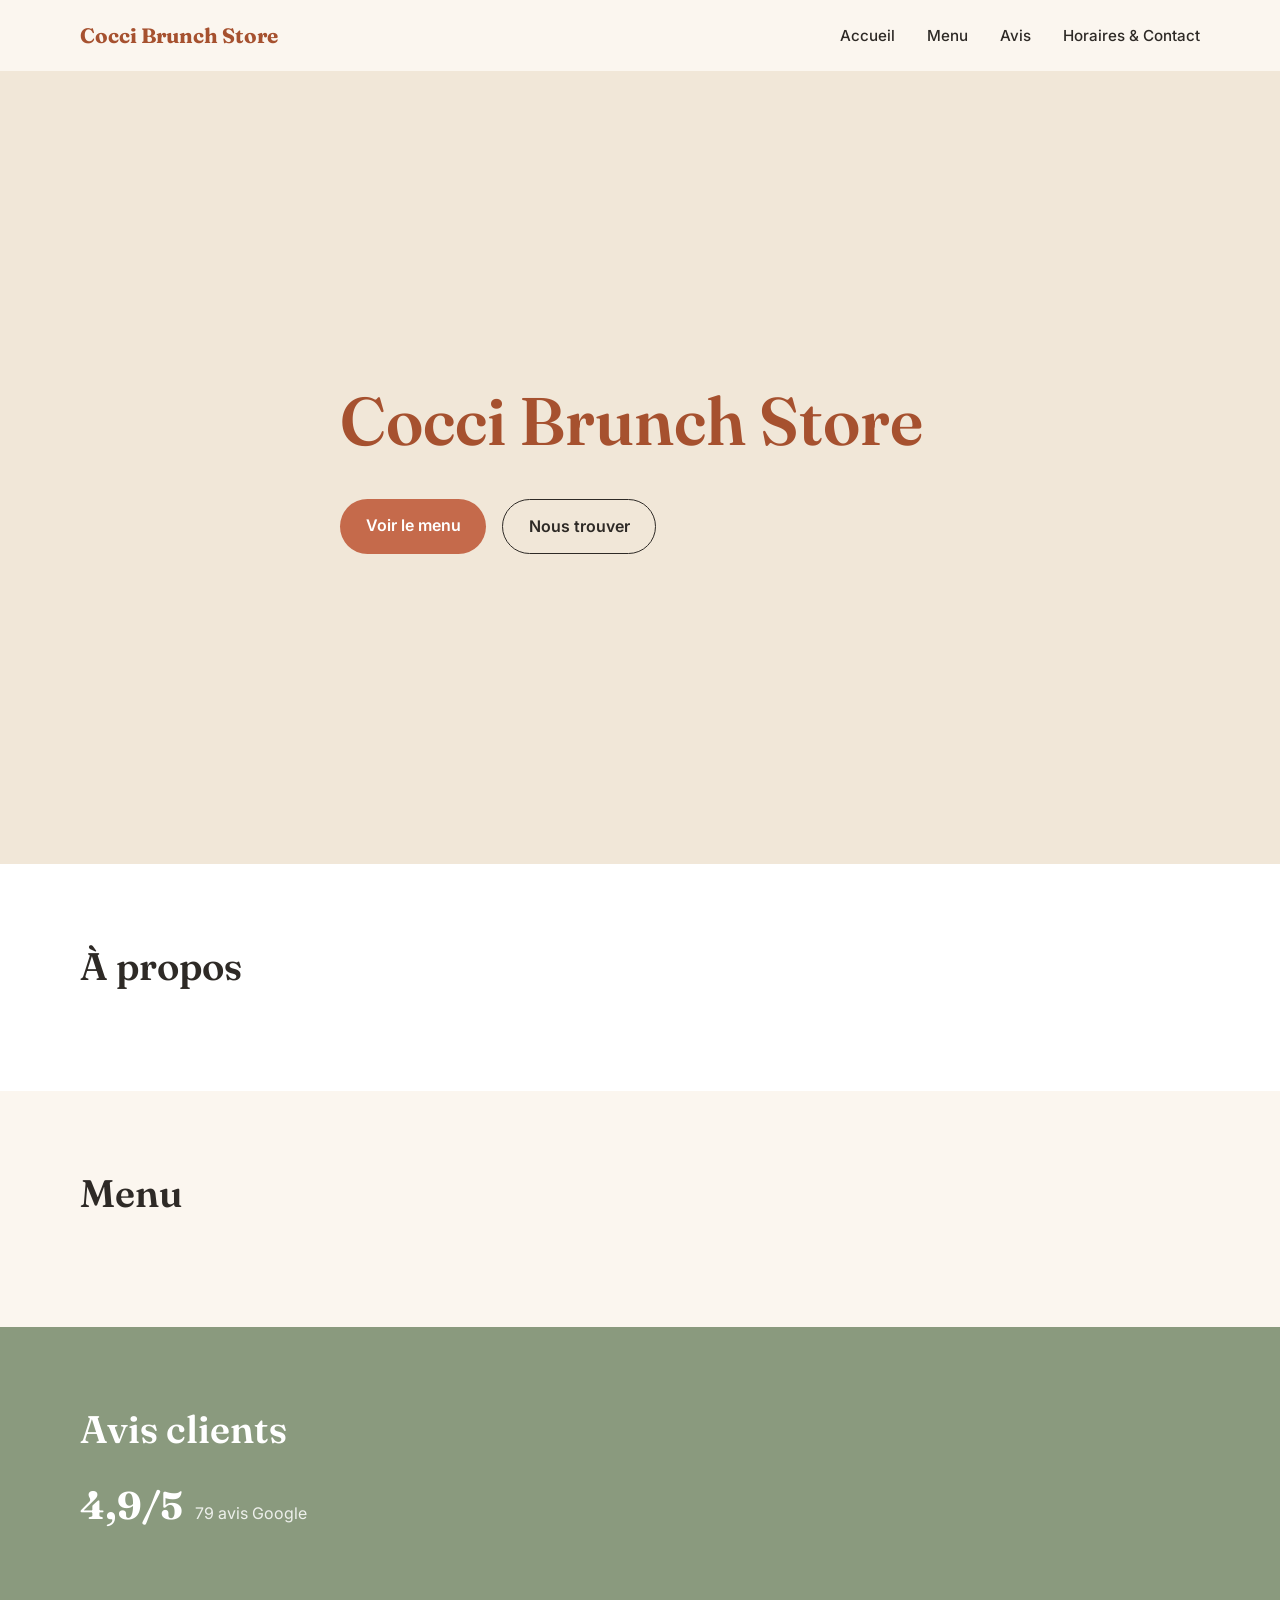
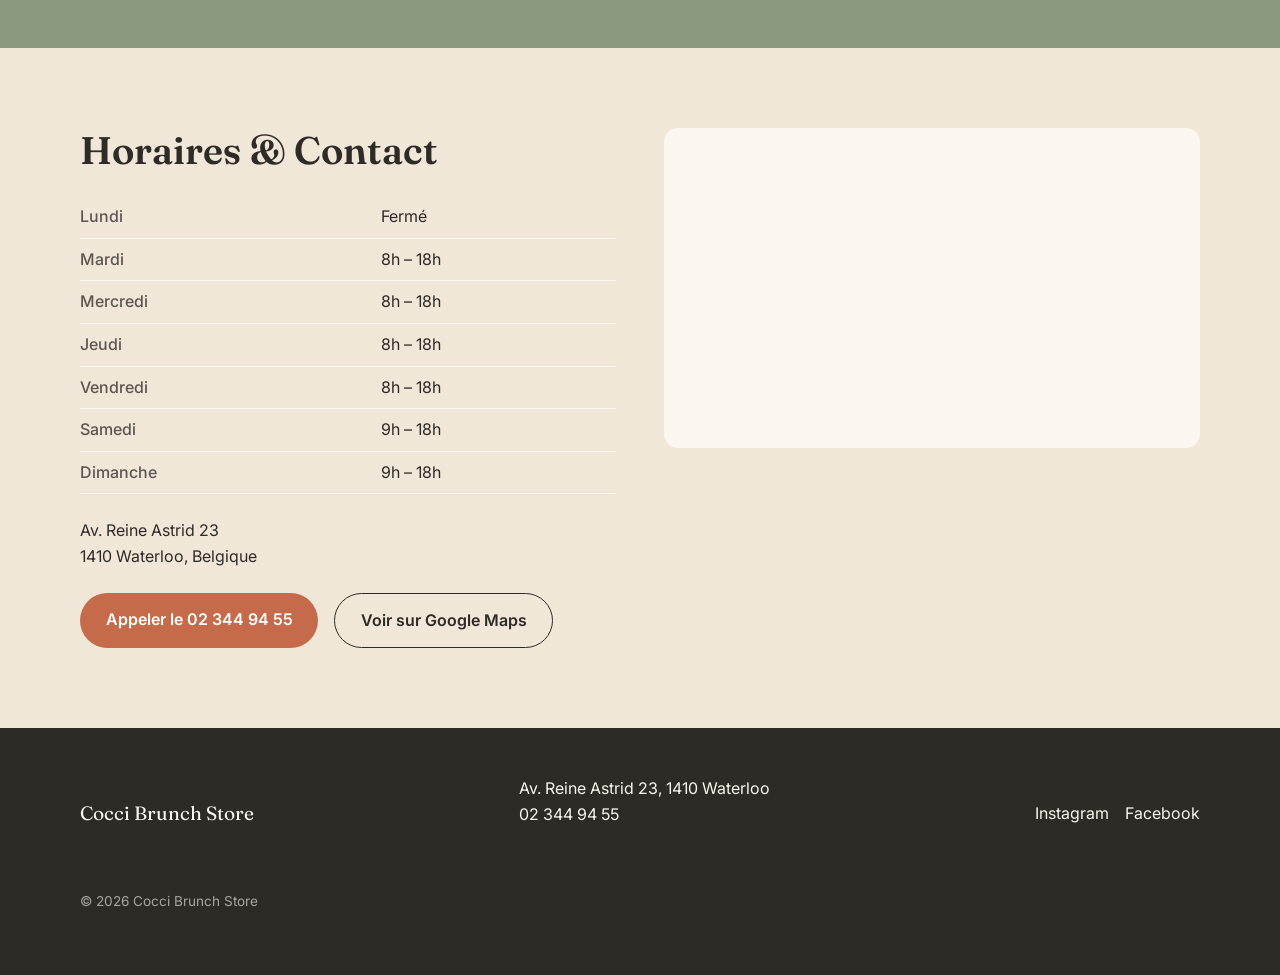
==== cocci-brunch-store/index.html @ 65796a90 "Ajoute le squelette technique du site Cocci Brunch Store Structure minimale dans cocci-brunch-store/" ====
<!DOCTYPE html>
<html lang="fr">
<head>
<meta charset="UTF-8">
<meta name="viewport" content="width=device-width, initial-scale=1.0">
<title>Cocci Brunch Store — Brunch &amp; Concept Store à Waterloo</title>
<meta name="description" content="Cocci Brunch Store, brunch restaurant et concept store à Waterloo. Av. Reine Astrid 23, 1410 Waterloo. Note Google 4,9/5 (79 avis).">

<!-- Open Graph -->
<meta property="og:title" content="Cocci Brunch Store — Brunch & Concept Store à Waterloo">
<meta property="og:description" content="Brunch restaurant et concept store à Waterloo. Av. Reine Astrid 23, 1410 Waterloo.">
<meta property="og:type" content="website">

<!-- Google Fonts : à ajuster une fois la direction artistique validée avec les photos -->
<link rel="preconnect" href="https://fonts.googleapis.com">
<link rel="preconnect" href="https://fonts.gstatic.com" crossorigin>
<link href="https://fonts.googleapis.com/css2?family=Fraunces:opsz,wght@9..144,500;9..144,600;9..144,700&family=Inter:wght@400;500;600;700&display=swap" rel="stylesheet">

<link rel="stylesheet" href="css/style.css">
</head>
<body>

<!-- ============ HEADER / NAVIGATION ============ -->
<header class="site-header" id="top">
  <div class="container header-inner">
    <a href="#top" class="logo">Cocci Brunch Store</a>

    <nav class="main-nav" id="main-nav">
      <ul>
        <li><a href="#accueil">Accueil</a></li>
        <li><a href="#menu">Menu</a></li>
        <li><a href="#avis">Avis</a></li>
        <li><a href="#contact">Horaires &amp; Contact</a></li>
      </ul>
    </nav>

    <button class="nav-toggle" id="nav-toggle" aria-label="Ouvrir le menu" aria-expanded="false" aria-controls="main-nav">
      <span></span><span></span><span></span>
    </button>
  </div>
</header>

<main>

  <!-- ============ HERO ============ -->
  <!-- Élément visuel principal en attente : animation Higgsfield ou média hero fourni par le client. -->
  <section class="hero" id="accueil">
    <div class="hero-media" id="hero-media">
      <!-- media hero (vidéo/image) à intégrer ici une fois disponible -->
    </div>
    <div class="container hero-content">
      <h1>Cocci Brunch Store</h1>
      <p class="hero-tagline"><!-- accroche courte à rédiger avec le contenu final --></p>
      <div class="hero-actions">
        <a href="#menu" class="btn btn-primary">Voir le menu</a>
        <a href="#contact" class="btn btn-secondary">Nous trouver</a>
      </div>
    </div>
  </section>

  <!-- ============ À PROPOS ============ -->
  <section class="about" id="apropos">
    <div class="container">
      <h2>À propos</h2>
      <div class="about-content">
        <!-- Texte de présentation chaleureux du concept store / brunch restaurant à rédiger -->
      </div>
    </div>
  </section>

  <!-- ============ MENU ============ -->
  <section class="menu" id="menu">
    <div class="container">
      <h2>Menu</h2>
      <!-- Catégories à définir selon les photos des plats reçues (ex : brunchs salés, sucré, boissons) -->
      <div class="menu-categories">
        <!-- <div class="menu-category">
          <h3>Catégorie</h3>
          <div class="menu-items"></div>
        </div> -->
      </div>
    </div>
  </section>

  <!-- ============ AVIS CLIENTS ============ -->
  <section class="reviews" id="avis">
    <div class="container">
      <h2>Avis clients</h2>
      <div class="reviews-rating">
        <span class="rating-score">4,9/5</span>
        <span class="rating-count">79 avis Google</span>
      </div>
      <div class="reviews-list">
        <!-- Témoignages fictifs neutres ou encart visuel à ajouter -->
      </div>
    </div>
  </section>

  <!-- ============ HORAIRES & CONTACT ============ -->
  <section class="contact" id="contact">
    <div class="container contact-grid">
      <div class="contact-info">
        <h2>Horaires &amp; Contact</h2>

        <table class="hours-table">
          <tbody>
            <tr><th>Lundi</th><td>Fermé</td></tr>
            <tr><th>Mardi</th><td>8h – 18h</td></tr>
            <tr><th>Mercredi</th><td>8h – 18h</td></tr>
            <tr><th>Jeudi</th><td>8h – 18h</td></tr>
            <tr><th>Vendredi</th><td>8h – 18h</td></tr>
            <tr><th>Samedi</th><td>9h – 18h</td></tr>
            <tr><th>Dimanche</th><td>9h – 18h</td></tr>
          </tbody>
        </table>

        <address>
          Av. Reine Astrid 23<br>
          1410 Waterloo, Belgique
        </address>

        <div class="contact-actions">
          <a href="tel:+3223449455" class="btn btn-primary">Appeler le 02 344 94 55</a>
          <a href="https://www.google.com/maps/search/?api=1&query=Av.+Reine+Astrid+23%2C+1410+Waterloo" target="_blank" rel="noopener" class="btn btn-secondary">Voir sur Google Maps</a>
        </div>
      </div>

      <div class="contact-map">
        <!-- Carte Google Maps (iframe) à intégrer -->
      </div>
    </div>
  </section>

</main>

<!-- ============ FOOTER ============ -->
<footer class="site-footer">
  <div class="container footer-inner">
    <div class="footer-brand">Cocci Brunch Store</div>
    <address>
      Av. Reine Astrid 23, 1410 Waterloo<br>
      <a href="tel:+3223449455">02 344 94 55</a>
    </address>
    <div class="footer-social">
      <!-- Liens réseaux sociaux à ajouter -->
      <a href="#" aria-label="Instagram">Instagram</a>
      <a href="#" aria-label="Facebook">Facebook</a>
    </div>
    <p class="footer-copy">&copy; 2026 Cocci Brunch Store</p>
  </div>
</footer>

<script src="js/main.js"></script>
</body>
</html>
---- cocci-brunch-store/css/style.css ----
/* ==========================================================================
   Cocci Brunch Store — squelette technique
   Palette et typographie provisoires, à ajuster une fois les photos reçues.
   ========================================================================== */

:root {
  /* Palette provisoire (crème / terracotta / vert sauge) */
  --color-cream: #FBF6EF;
  --color-cream-dark: #F1E7D8;
  --color-terracotta: #C56A4B;
  --color-terracotta-dark: #A6512F;
  --color-sage: #8A9A7E;
  --color-sage-dark: #6C7A5F;
  --color-ink: #2E2A26;
  --color-ink-soft: #5B5650;
  --color-white: #FFFFFF;

  --font-heading: 'Fraunces', serif;
  --font-body: 'Inter', sans-serif;

  --radius: 14px;
  --container-width: 1160px;
  --header-height: 72px;
}

/* ---------- Reset minimal ---------- */
* { box-sizing: border-box; }
html { scroll-behavior: smooth; }
body {
  margin: 0;
  font-family: var(--font-body);
  color: var(--color-ink);
  background: var(--color-cream);
  line-height: 1.6;
}
img { max-width: 100%; display: block; }
a { color: inherit; text-decoration: none; }
ul { list-style: none; margin: 0; padding: 0; }
h1, h2, h3 { font-family: var(--font-heading); font-weight: 600; line-height: 1.15; margin: 0 0 .6em; }
h2 { font-size: clamp(1.8rem, 3vw, 2.4rem); }
p { margin: 0 0 1em; }

.container {
  width: 100%;
  max-width: var(--container-width);
  margin: 0 auto;
  padding: 0 20px;
}

.btn {
  display: inline-block;
  padding: .85em 1.6em;
  border-radius: 999px;
  font-weight: 600;
  font-family: var(--font-body);
  transition: transform .15s ease, background .15s ease;
}
.btn:hover { transform: translateY(-2px); }
.btn-primary { background: var(--color-terracotta); color: var(--color-white); }
.btn-primary:hover { background: var(--color-terracotta-dark); }
.btn-secondary { background: transparent; border: 1.5px solid var(--color-ink); color: var(--color-ink); }
.btn-secondary:hover { background: var(--color-ink); color: var(--color-white); }

/* ---------- Header ---------- */
.site-header {
  position: sticky;
  top: 0;
  z-index: 100;
  background: rgba(251, 246, 239, 0.92);
  backdrop-filter: blur(6px);
  border-bottom: 1px solid var(--color-cream-dark);
  height: var(--header-height);
  display: flex;
  align-items: center;
}
.header-inner {
  display: flex;
  align-items: center;
  justify-content: space-between;
}
.logo {
  font-family: var(--font-heading);
  font-size: 1.3rem;
  font-weight: 700;
  color: var(--color-terracotta-dark);
}
.main-nav ul { display: flex; gap: 2rem; }
.main-nav a {
  font-weight: 500;
  font-size: .95rem;
}
.main-nav a:hover { color: var(--color-terracotta-dark); }

.nav-toggle {
  display: none;
  flex-direction: column;
  justify-content: center;
  gap: 5px;
  width: 36px;
  height: 36px;
  background: none;
  border: none;
  cursor: pointer;
}
.nav-toggle span {
  display: block;
  height: 2px;
  background: var(--color-ink);
  border-radius: 2px;
}

/* ---------- Hero ---------- */
.hero {
  position: relative;
  min-height: 88vh;
  display: flex;
  align-items: center;
  overflow: hidden;
  background: var(--color-cream-dark);
}
.hero-media {
  position: absolute;
  inset: 0;
  z-index: 0;
  /* Recevra la vidéo/image hero (animation Higgsfield ou média fourni) */
}
.hero-content {
  position: relative;
  z-index: 1;
  max-width: 640px;
}
.hero h1 {
  font-size: clamp(2.6rem, 6vw, 4.2rem);
  color: var(--color-terracotta-dark);
}
.hero-tagline {
  font-size: 1.2rem;
  color: var(--color-ink-soft);
}
.hero-actions {
  display: flex;
  gap: 1rem;
  flex-wrap: wrap;
  margin-top: 1.5rem;
}

/* ---------- Sections génériques ---------- */
main > section {
  padding: 5rem 0;
}
.about { background: var(--color-white); }
.menu { background: var(--color-cream); }
.reviews { background: var(--color-sage); color: var(--color-white); }
.reviews h2 { color: var(--color-white); }
.contact { background: var(--color-cream-dark); }

/* ---------- Menu ---------- */
.menu-categories {
  display: grid;
  grid-template-columns: repeat(auto-fit, minmax(280px, 1fr));
  gap: 2.5rem;
  margin-top: 2rem;
}
.menu-category h3 {
  color: var(--color-terracotta-dark);
  border-bottom: 2px solid var(--color-terracotta);
  padding-bottom: .4rem;
  margin-bottom: 1rem;
}
.menu-items {
  display: grid;
  gap: 1.2rem;
}

/* ---------- Avis ---------- */
.reviews-rating {
  display: flex;
  align-items: baseline;
  gap: .75rem;
  margin-bottom: 2rem;
}
.rating-score { font-family: var(--font-heading); font-size: 2.4rem; font-weight: 700; }
.rating-count { font-size: 1rem; opacity: .85; }
.reviews-list {
  display: grid;
  grid-template-columns: repeat(auto-fit, minmax(260px, 1fr));
  gap: 1.5rem;
}

/* ---------- Contact ---------- */
.contact-grid {
  display: grid;
  grid-template-columns: 1fr 1fr;
  gap: 3rem;
  align-items: start;
}
.hours-table {
  width: 100%;
  border-collapse: collapse;
  margin: 1.5rem 0;
}
.hours-table th, .hours-table td {
  text-align: left;
  padding: .5rem 0;
  border-bottom: 1px solid var(--color-cream);
}
.hours-table th { font-weight: 500; color: var(--color-ink-soft); }
address { font-style: normal; margin-bottom: 1.5rem; }
.contact-actions { display: flex; gap: 1rem; flex-wrap: wrap; }
.contact-map {
  min-height: 320px;
  background: var(--color-cream);
  border-radius: var(--radius);
  /* Recevra l'iframe Google Maps */
}

/* ---------- Footer ---------- */
.site-footer {
  background: var(--color-ink);
  color: var(--color-cream);
  padding: 3rem 0;
}
.footer-inner {
  display: flex;
  flex-wrap: wrap;
  justify-content: space-between;
  gap: 1.5rem;
  align-items: center;
}
.footer-brand { font-family: var(--font-heading); font-size: 1.2rem; }
.footer-social { display: flex; gap: 1rem; }
.footer-copy { width: 100%; opacity: .6; font-size: .85rem; margin-top: 1rem; }

/* ---------- Responsive ---------- */
@media (max-width: 860px) {
  .contact-grid { grid-template-columns: 1fr; }
}

@media (max-width: 720px) {
  .main-nav {
    position: fixed;
    top: var(--header-height);
    left: 0;
    right: 0;
    background: var(--color-cream);
    border-bottom: 1px solid var(--color-cream-dark);
    transform: translateY(-150%);
    transition: transform .25s ease;
  }
  .main-nav.is-open { transform: translateY(0); }
  .main-nav ul { flex-direction: column; padding: 1.5rem 20px; gap: 1.2rem; }
  .nav-toggle { display: flex; }
}
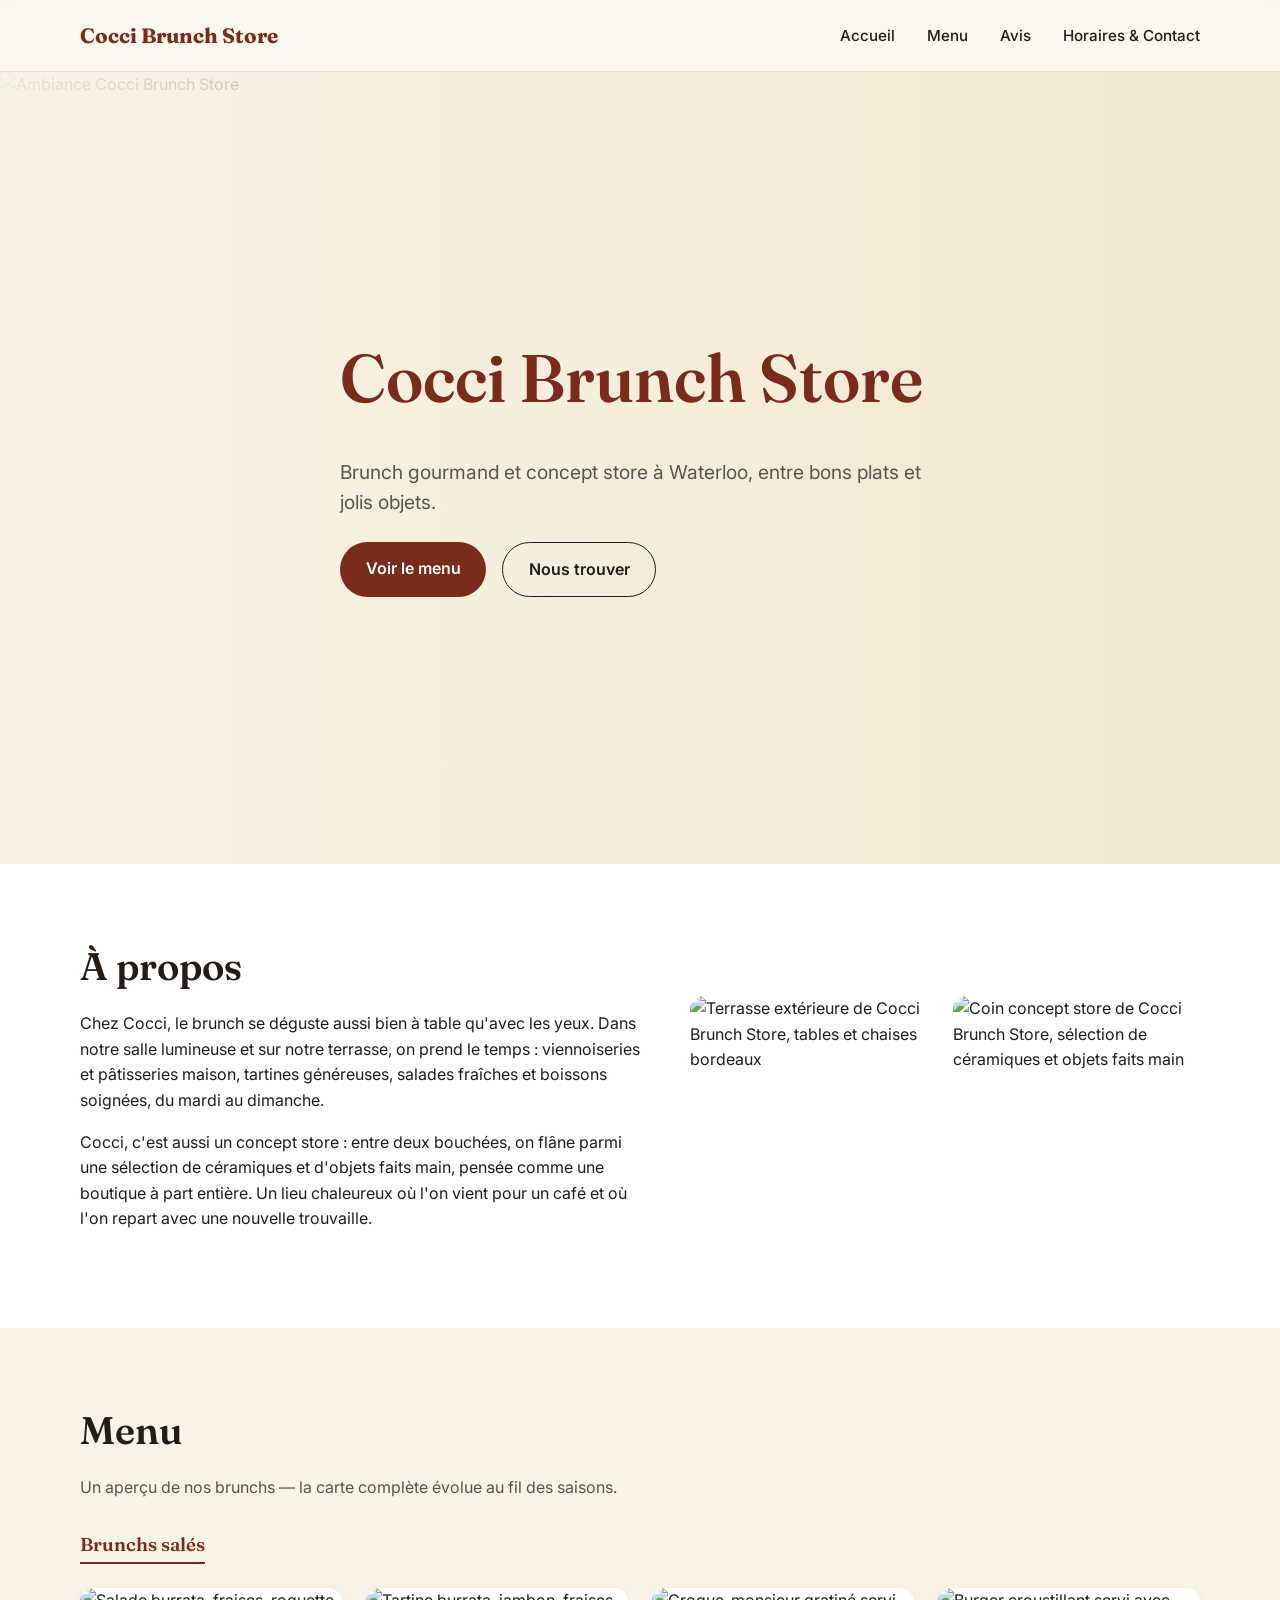
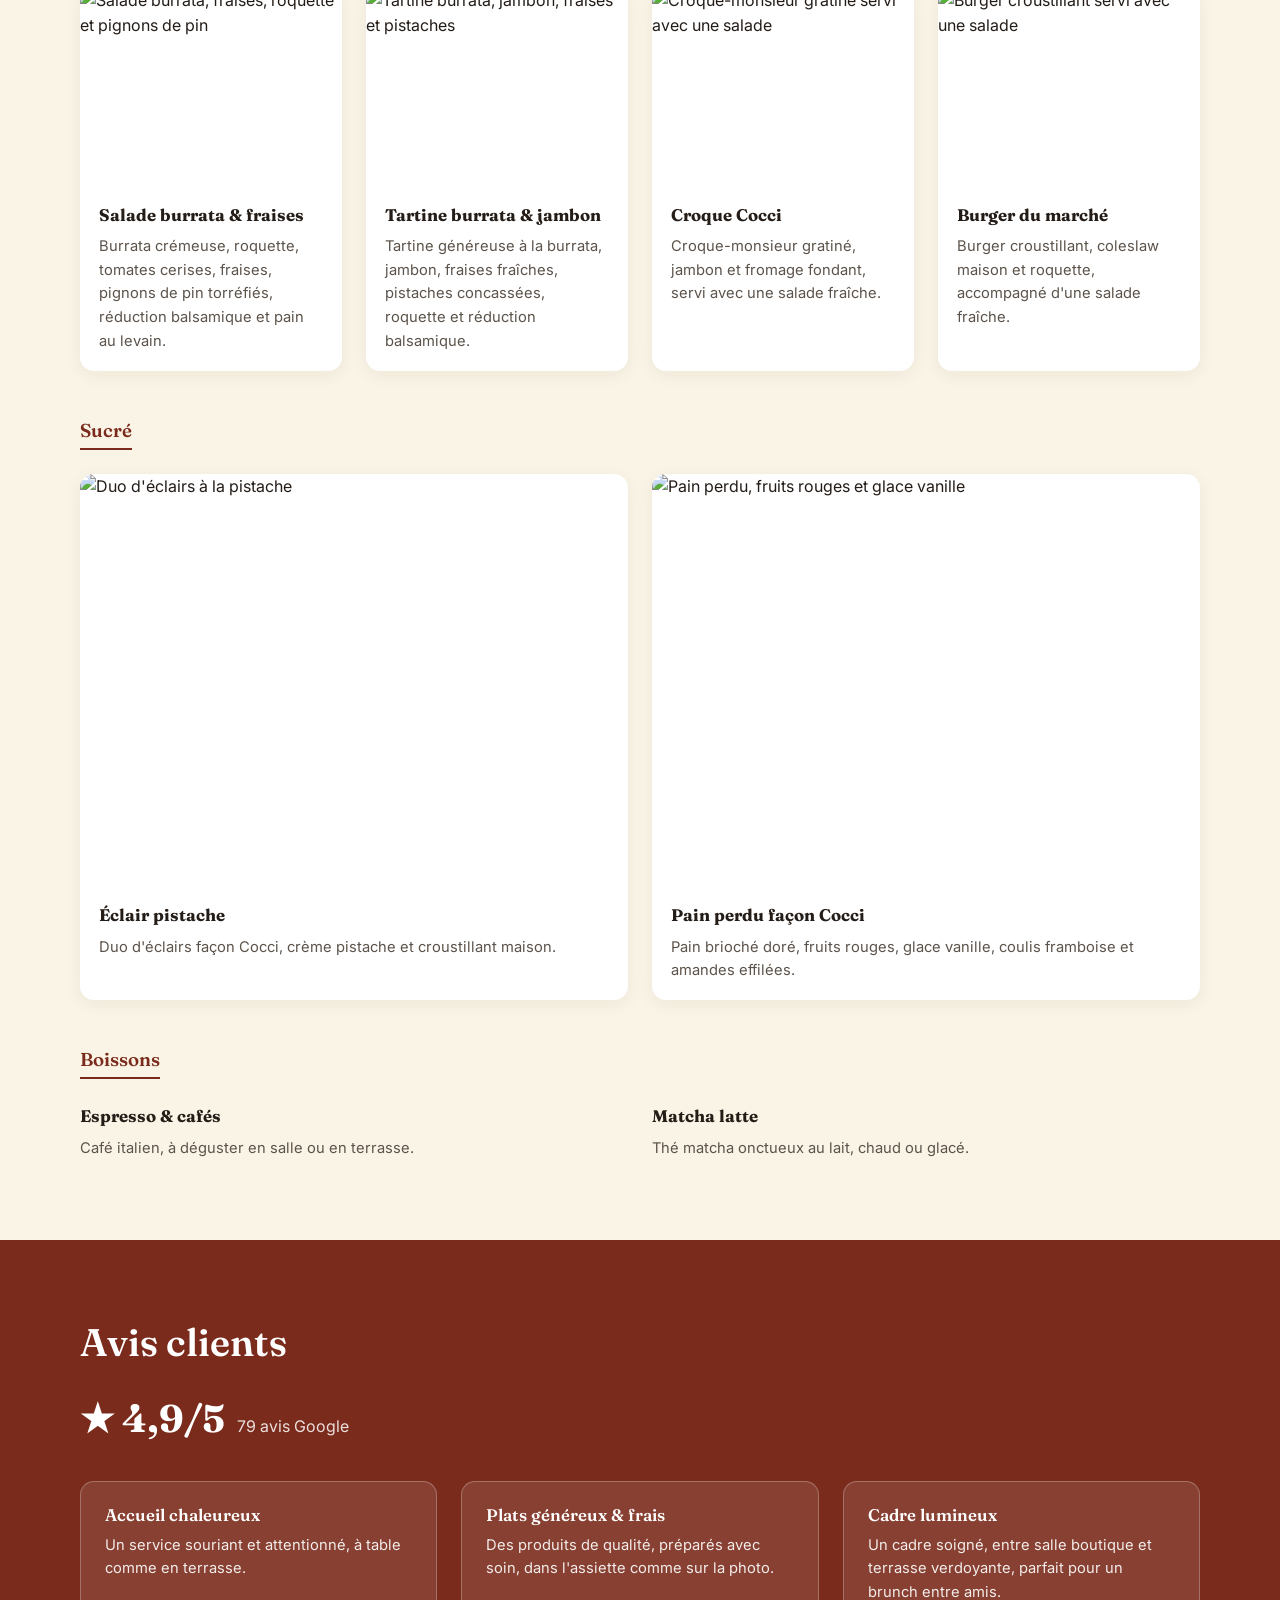
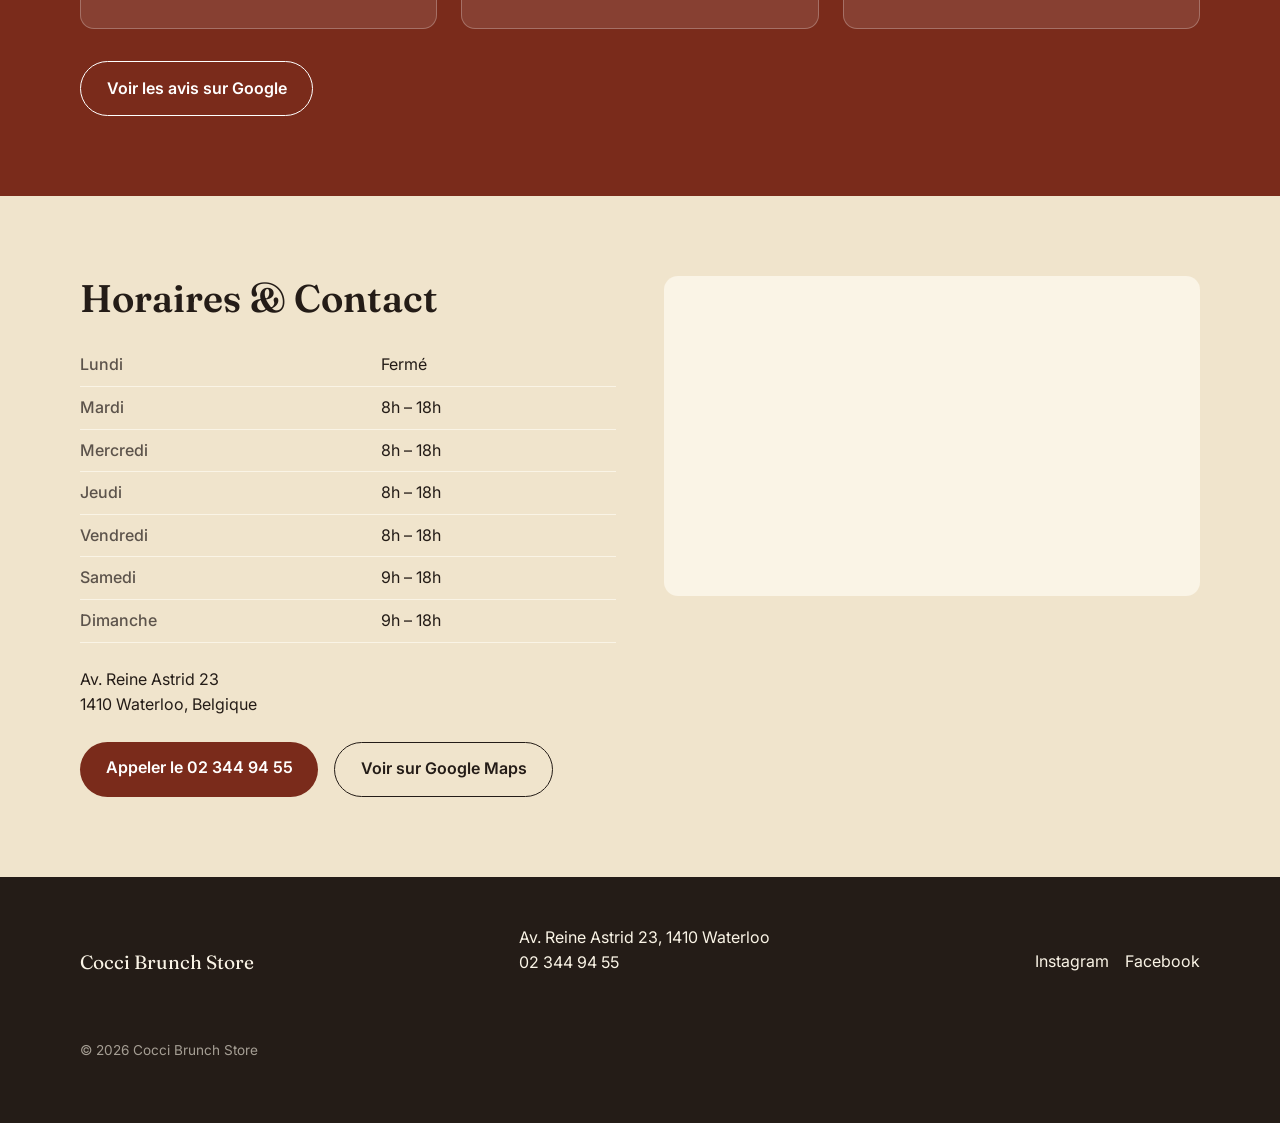
==== commit 2e1939fc: "Rédige le contenu réel du site à partir des photos reçues À propos, menu (brunchs salés, sucré, bois" ====
--- a/cocci-brunch-store/index.html
+++ b/cocci-brunch-store/index.html
@@ -34,7 +34,7 @@
       </ul>
     </nav>
 
-    <button class="nav-toggle" id="nav-toggle" aria-label="Ouvrir le menu" aria-expanded="false" aria-controls="main-nav">
+    <button type="button" class="nav-toggle" id="nav-toggle" aria-label="Ouvrir le menu" aria-expanded="false" aria-controls="main-nav">
       <span></span><span></span><span></span>
     </button>
   </div>
@@ -46,11 +46,11 @@
   <!-- Élément visuel principal en attente : animation Higgsfield ou média hero fourni par le client. -->
   <section class="hero" id="accueil">
     <div class="hero-media" id="hero-media">
-      <!-- media hero (vidéo/image) à intégrer ici une fois disponible -->
+      <img src="assets/images/hero/hero.jpg" alt="Ambiance Cocci Brunch Store" loading="eager">
     </div>
     <div class="container hero-content">
       <h1>Cocci Brunch Store</h1>
-      <p class="hero-tagline"><!-- accroche courte à rédiger avec le contenu final --></p>
+      <p class="hero-tagline">Brunch gourmand et concept store à Waterloo, entre bons plats et jolis objets.</p>
       <div class="hero-actions">
         <a href="#menu" class="btn btn-primary">Voir le menu</a>
         <a href="#contact" class="btn btn-secondary">Nous trouver</a>
@@ -60,10 +60,15 @@
 
   <!-- ============ À PROPOS ============ -->
   <section class="about" id="apropos">
-    <div class="container">
-      <h2>À propos</h2>
+    <div class="container about-grid">
       <div class="about-content">
-        <!-- Texte de présentation chaleureux du concept store / brunch restaurant à rédiger -->
+        <h2>À propos</h2>
+        <p>Chez Cocci, le brunch se déguste aussi bien à table qu'avec les yeux. Dans notre salle lumineuse et sur notre terrasse, on prend le temps : viennoiseries et pâtisseries maison, tartines généreuses, salades fraîches et boissons soignées, du mardi au dimanche.</p>
+        <p>Cocci, c'est aussi un concept store : entre deux bouchées, on flâne parmi une sélection de céramiques et d'objets faits main, pensée comme une boutique à part entière. Un lieu chaleureux où l'on vient pour un café et où l'on repart avec une nouvelle trouvaille.</p>
+      </div>
+      <div class="about-gallery">
+        <img src="assets/images/lieu/terrasse.jpg" alt="Terrasse extérieure de Cocci Brunch Store, tables et chaises bordeaux" loading="lazy">
+        <img src="assets/images/lieu/concept-store.jpg" alt="Coin concept store de Cocci Brunch Store, sélection de céramiques et objets faits main" loading="lazy">
       </div>
     </div>
   </section>
@@ -72,12 +77,82 @@
   <section class="menu" id="menu">
     <div class="container">
       <h2>Menu</h2>
-      <!-- Catégories à définir selon les photos des plats reçues (ex : brunchs salés, sucré, boissons) -->
+      <p class="menu-intro">Un aperçu de nos brunchs — la carte complète évolue au fil des saisons.</p>
+
       <div class="menu-categories">
-        <!-- <div class="menu-category">
-          <h3>Catégorie</h3>
-          <div class="menu-items"></div>
-        </div> -->
+
+        <div class="menu-category">
+          <h3>Brunchs salés</h3>
+          <div class="menu-items">
+            <div class="menu-item">
+              <img src="assets/images/menu/salade-burrata-fraises.jpg" alt="Salade burrata, fraises, roquette et pignons de pin" loading="lazy">
+              <div class="menu-item-text">
+                <h4>Salade burrata &amp; fraises</h4>
+                <p>Burrata crémeuse, roquette, tomates cerises, fraises, pignons de pin torréfiés, réduction balsamique et pain au levain.</p>
+              </div>
+            </div>
+            <div class="menu-item">
+              <img src="assets/images/menu/tartine-burrata-jambon.jpg" alt="Tartine burrata, jambon, fraises et pistaches" loading="lazy">
+              <div class="menu-item-text">
+                <h4>Tartine burrata &amp; jambon</h4>
+                <p>Tartine généreuse à la burrata, jambon, fraises fraîches, pistaches concassées, roquette et réduction balsamique.</p>
+              </div>
+            </div>
+            <div class="menu-item">
+              <img src="assets/images/menu/croque-cocci.jpg" alt="Croque-monsieur gratiné servi avec une salade" loading="lazy">
+              <div class="menu-item-text">
+                <h4>Croque Cocci</h4>
+                <p>Croque-monsieur gratiné, jambon et fromage fondant, servi avec une salade fraîche.</p>
+              </div>
+            </div>
+            <div class="menu-item">
+              <img src="assets/images/menu/burger.jpg" alt="Burger croustillant servi avec une salade" loading="lazy">
+              <div class="menu-item-text">
+                <h4>Burger du marché</h4>
+                <p>Burger croustillant, coleslaw maison et roquette, accompagné d'une salade fraîche.</p>
+              </div>
+            </div>
+          </div>
+        </div>
+
+        <div class="menu-category">
+          <h3>Sucré</h3>
+          <div class="menu-items">
+            <div class="menu-item">
+              <img src="assets/images/menu/eclair-pistache.jpg" alt="Duo d'éclairs à la pistache" loading="lazy">
+              <div class="menu-item-text">
+                <h4>Éclair pistache</h4>
+                <p>Duo d'éclairs façon Cocci, crème pistache et croustillant maison.</p>
+              </div>
+            </div>
+            <div class="menu-item">
+              <img src="assets/images/menu/pain-perdu.jpg" alt="Pain perdu, fruits rouges et glace vanille" loading="lazy">
+              <div class="menu-item-text">
+                <h4>Pain perdu façon Cocci</h4>
+                <p>Pain brioché doré, fruits rouges, glace vanille, coulis framboise et amandes effilées.</p>
+              </div>
+            </div>
+          </div>
+        </div>
+
+        <div class="menu-category">
+          <h3>Boissons</h3>
+          <div class="menu-items">
+            <div class="menu-item menu-item--compact">
+              <div class="menu-item-text">
+                <h4>Espresso &amp; cafés</h4>
+                <p>Café italien, à déguster en salle ou en terrasse.</p>
+              </div>
+            </div>
+            <div class="menu-item menu-item--compact">
+              <div class="menu-item-text">
+                <h4>Matcha latte</h4>
+                <p>Thé matcha onctueux au lait, chaud ou glacé.</p>
+              </div>
+            </div>
+          </div>
+        </div>
+
       </div>
     </div>
   </section>
@@ -87,12 +162,24 @@
     <div class="container">
       <h2>Avis clients</h2>
       <div class="reviews-rating">
-        <span class="rating-score">4,9/5</span>
+        <span class="rating-score">★ 4,9/5</span>
         <span class="rating-count">79 avis Google</span>
       </div>
       <div class="reviews-list">
-        <!-- Témoignages fictifs neutres ou encart visuel à ajouter -->
-      </div>
+        <div class="review-highlight">
+          <h3>Accueil chaleureux</h3>
+          <p>Un service souriant et attentionné, à table comme en terrasse.</p>
+        </div>
+        <div class="review-highlight">
+          <h3>Plats généreux &amp; frais</h3>
+          <p>Des produits de qualité, préparés avec soin, dans l'assiette comme sur la photo.</p>
+        </div>
+        <div class="review-highlight">
+          <h3>Cadre lumineux</h3>
+          <p>Un cadre soigné, entre salle boutique et terrasse verdoyante, parfait pour un brunch entre amis.</p>
+        </div>
+      </div>
+      <a href="https://www.google.com/maps/search/?api=1&query=Cocci+Brunch+Store+Waterloo" target="_blank" rel="noopener" class="btn btn-secondary reviews-cta">Voir les avis sur Google</a>
     </div>
   </section>
 
@@ -120,7 +207,7 @@
         </address>
 
         <div class="contact-actions">
-          <a href="tel:+3223449455" class="btn btn-primary">Appeler le 02 344 94 55</a>
+          <a href="tel:+3223449455" class="btn btn-primary">Appeler&nbsp;le&nbsp;02 344 94 55</a>
           <a href="https://www.google.com/maps/search/?api=1&query=Av.+Reine+Astrid+23%2C+1410+Waterloo" target="_blank" rel="noopener" class="btn btn-secondary">Voir sur Google Maps</a>
         </div>
       </div>
@@ -139,7 +226,7 @@
     <div class="footer-brand">Cocci Brunch Store</div>
     <address>
       Av. Reine Astrid 23, 1410 Waterloo<br>
-      <a href="tel:+3223449455">02 344 94 55</a>
+      <a href="tel:+3223449455">02 344 94 55</a>
     </address>
     <div class="footer-social">
       <!-- Liens réseaux sociaux à ajouter -->
--- a/cocci-brunch-store/css/style.css
+++ b/cocci-brunch-store/css/style.css
@@ -4,15 +4,13 @@
    ========================================================================== */
 
 :root {
-  /* Palette provisoire (crème / terracotta / vert sauge) */
-  --color-cream: #FBF6EF;
-  --color-cream-dark: #F1E7D8;
-  --color-terracotta: #C56A4B;
-  --color-terracotta-dark: #A6512F;
-  --color-sage: #8A9A7E;
-  --color-sage-dark: #6C7A5F;
-  --color-ink: #2E2A26;
-  --color-ink-soft: #5B5650;
+  /* Palette dérivée du logo Cocci Brunch Store (crème / bordeaux / noir) */
+  --color-cream: #FAF4E6;
+  --color-cream-dark: #F0E4CC;
+  --color-brand: #7A2B1B;
+  --color-brand-dark: #5C1F12;
+  --color-ink: #241C17;
+  --color-ink-soft: #5C534B;
   --color-white: #FFFFFF;
 
   --font-heading: 'Fraunces', serif;
@@ -56,8 +54,8 @@
   transition: transform .15s ease, background .15s ease;
 }
 .btn:hover { transform: translateY(-2px); }
-.btn-primary { background: var(--color-terracotta); color: var(--color-white); }
-.btn-primary:hover { background: var(--color-terracotta-dark); }
+.btn-primary { background: var(--color-brand); color: var(--color-white); }
+.btn-primary:hover { background: var(--color-brand-dark); }
 .btn-secondary { background: transparent; border: 1.5px solid var(--color-ink); color: var(--color-ink); }
 .btn-secondary:hover { background: var(--color-ink); color: var(--color-white); }
 
@@ -82,14 +80,14 @@
   font-family: var(--font-heading);
   font-size: 1.3rem;
   font-weight: 700;
-  color: var(--color-terracotta-dark);
+  color: var(--color-brand);
 }
 .main-nav ul { display: flex; gap: 2rem; }
 .main-nav a {
   font-weight: 500;
   font-size: .95rem;
 }
-.main-nav a:hover { color: var(--color-terracotta-dark); }
+.main-nav a:hover { color: var(--color-brand); }
 
 .nav-toggle {
   display: none;
@@ -122,7 +120,17 @@
   position: absolute;
   inset: 0;
   z-index: 0;
-  /* Recevra la vidéo/image hero (animation Higgsfield ou média fourni) */
+}
+.hero-media img {
+  width: 100%;
+  height: 100%;
+  object-fit: cover;
+}
+.hero-media::after {
+  content: '';
+  position: absolute;
+  inset: 0;
+  background: linear-gradient(90deg, rgba(250, 244, 230, 0.92) 0%, rgba(250, 244, 230, 0.55) 55%, rgba(250, 244, 230, 0.15) 100%);
 }
 .hero-content {
   position: relative;
@@ -131,7 +139,7 @@
 }
 .hero h1 {
   font-size: clamp(2.6rem, 6vw, 4.2rem);
-  color: var(--color-terracotta-dark);
+  color: var(--color-brand);
 }
 .hero-tagline {
   font-size: 1.2rem;
@@ -150,27 +158,65 @@
 }
 .about { background: var(--color-white); }
 .menu { background: var(--color-cream); }
-.reviews { background: var(--color-sage); color: var(--color-white); }
+.reviews { background: var(--color-brand); color: var(--color-white); }
 .reviews h2 { color: var(--color-white); }
 .contact { background: var(--color-cream-dark); }
 
+/* ---------- À propos ---------- */
+.about-grid {
+  display: grid;
+  grid-template-columns: 1.1fr 1fr;
+  gap: 3rem;
+  align-items: center;
+}
+.about-gallery {
+  display: grid;
+  grid-template-columns: 1fr 1fr;
+  gap: 1rem;
+}
+.about-gallery img {
+  width: 100%;
+  height: 100%;
+  min-height: 200px;
+  object-fit: cover;
+  border-radius: var(--radius);
+}
+
 /* ---------- Menu ---------- */
+.menu-intro { color: var(--color-ink-soft); max-width: 560px; }
 .menu-categories {
   display: grid;
-  grid-template-columns: repeat(auto-fit, minmax(280px, 1fr));
-  gap: 2.5rem;
+  gap: 3rem;
   margin-top: 2rem;
 }
 .menu-category h3 {
-  color: var(--color-terracotta-dark);
-  border-bottom: 2px solid var(--color-terracotta);
+  color: var(--color-brand);
+  border-bottom: 2px solid var(--color-brand);
   padding-bottom: .4rem;
-  margin-bottom: 1rem;
+  margin-bottom: 1.5rem;
+  display: inline-block;
 }
 .menu-items {
   display: grid;
-  gap: 1.2rem;
-}
+  grid-template-columns: repeat(auto-fit, minmax(240px, 1fr));
+  gap: 1.5rem;
+}
+.menu-item {
+  background: var(--color-white);
+  border-radius: var(--radius);
+  overflow: hidden;
+  box-shadow: 0 4px 18px rgba(36, 28, 23, 0.06);
+}
+.menu-item img {
+  width: 100%;
+  aspect-ratio: 4 / 3;
+  object-fit: cover;
+}
+.menu-item-text { padding: 1.1rem 1.2rem; }
+.menu-item-text h4 { font-family: var(--font-heading); font-size: 1.05rem; margin: 0 0 .4em; }
+.menu-item-text p { font-size: .92rem; color: var(--color-ink-soft); margin: 0; }
+.menu-item--compact { background: transparent; box-shadow: none; }
+.menu-item--compact .menu-item-text { padding: 0; }
 
 /* ---------- Avis ---------- */
 .reviews-rating {
@@ -186,6 +232,21 @@
   grid-template-columns: repeat(auto-fit, minmax(260px, 1fr));
   gap: 1.5rem;
 }
+.review-highlight {
+  background: rgba(255, 255, 255, 0.1);
+  border: 1px solid rgba(255, 255, 255, 0.25);
+  border-radius: var(--radius);
+  padding: 1.5rem;
+}
+.review-highlight h3 { font-size: 1.05rem; margin-bottom: .5em; }
+.review-highlight p { font-size: .92rem; opacity: .9; margin: 0; }
+.reviews-cta {
+  display: inline-block;
+  margin-top: 2rem;
+  border-color: var(--color-white);
+  color: var(--color-white);
+}
+.reviews-cta:hover { background: var(--color-white); color: var(--color-brand); }
 
 /* ---------- Contact ---------- */
 .contact-grid {
@@ -234,6 +295,7 @@
 /* ---------- Responsive ---------- */
 @media (max-width: 860px) {
   .contact-grid { grid-template-columns: 1fr; }
+  .about-grid { grid-template-columns: 1fr; }
 }
 
 @media (max-width: 720px) {
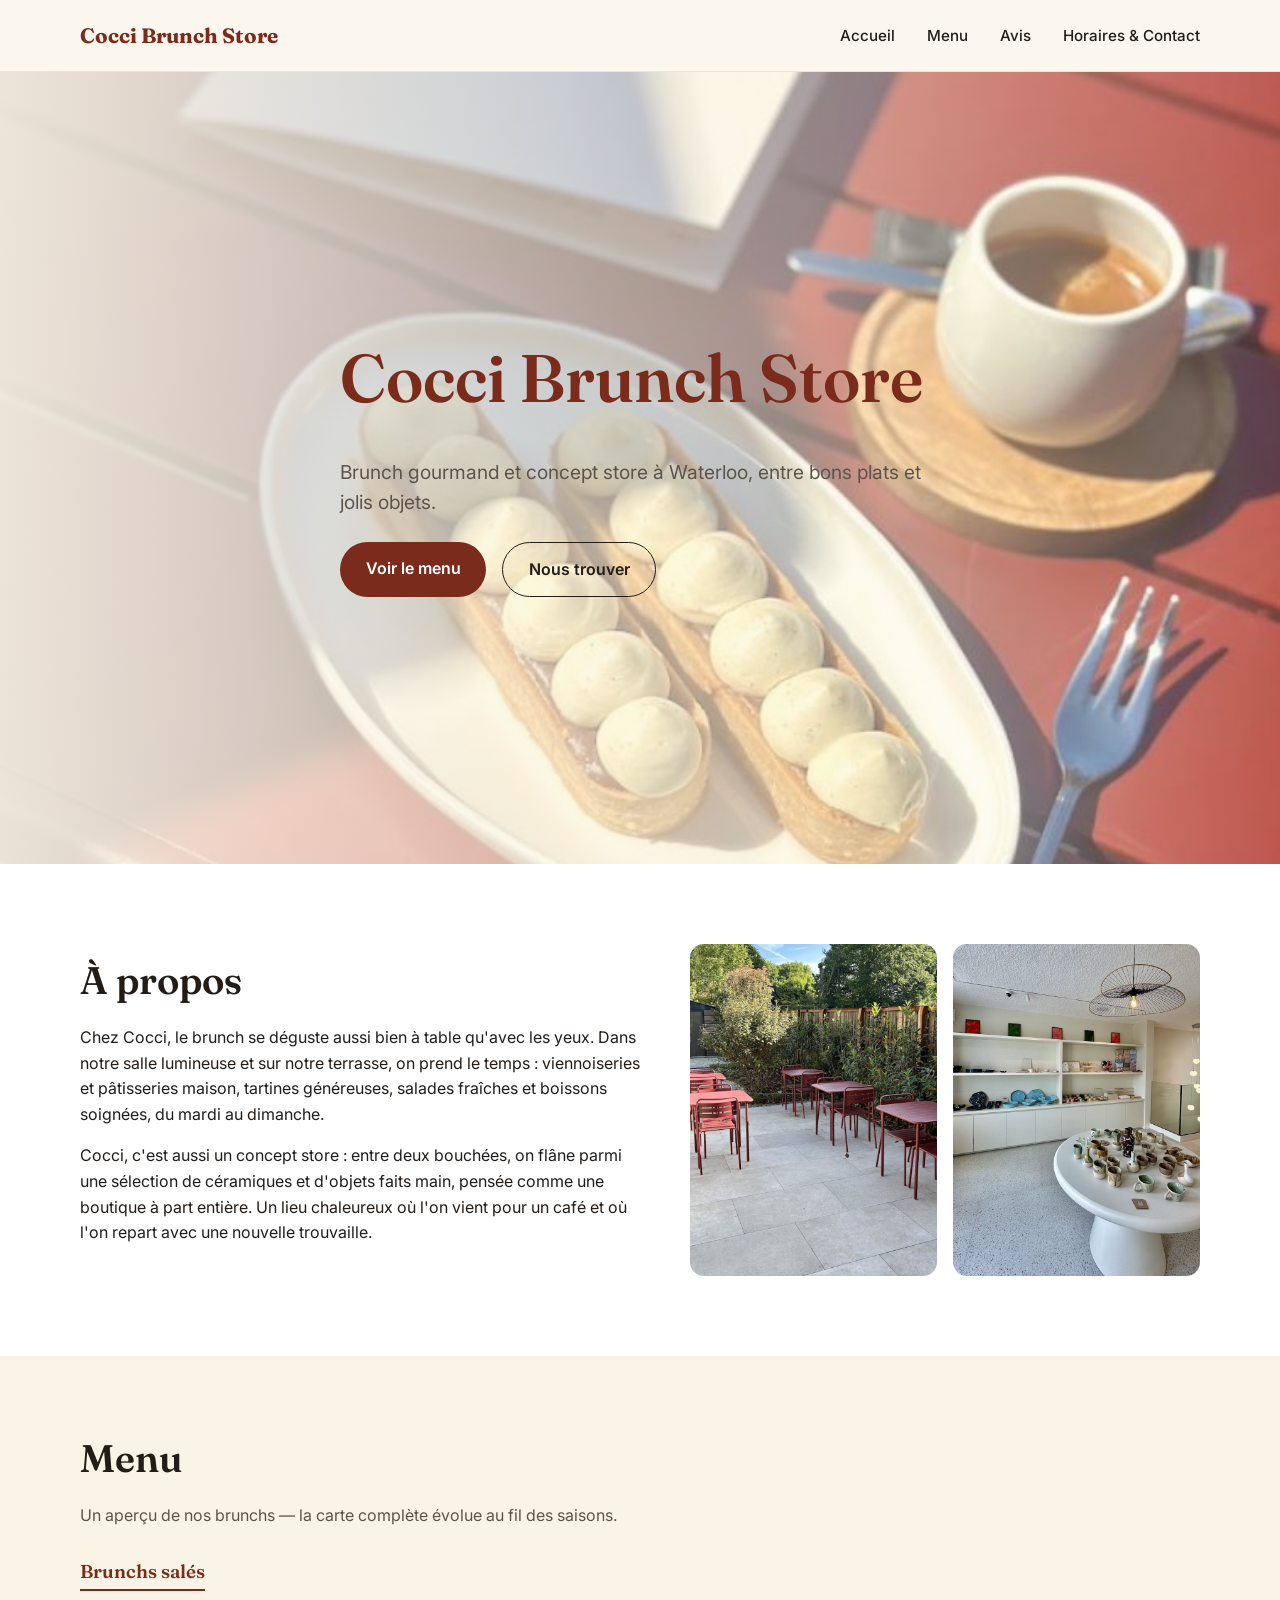
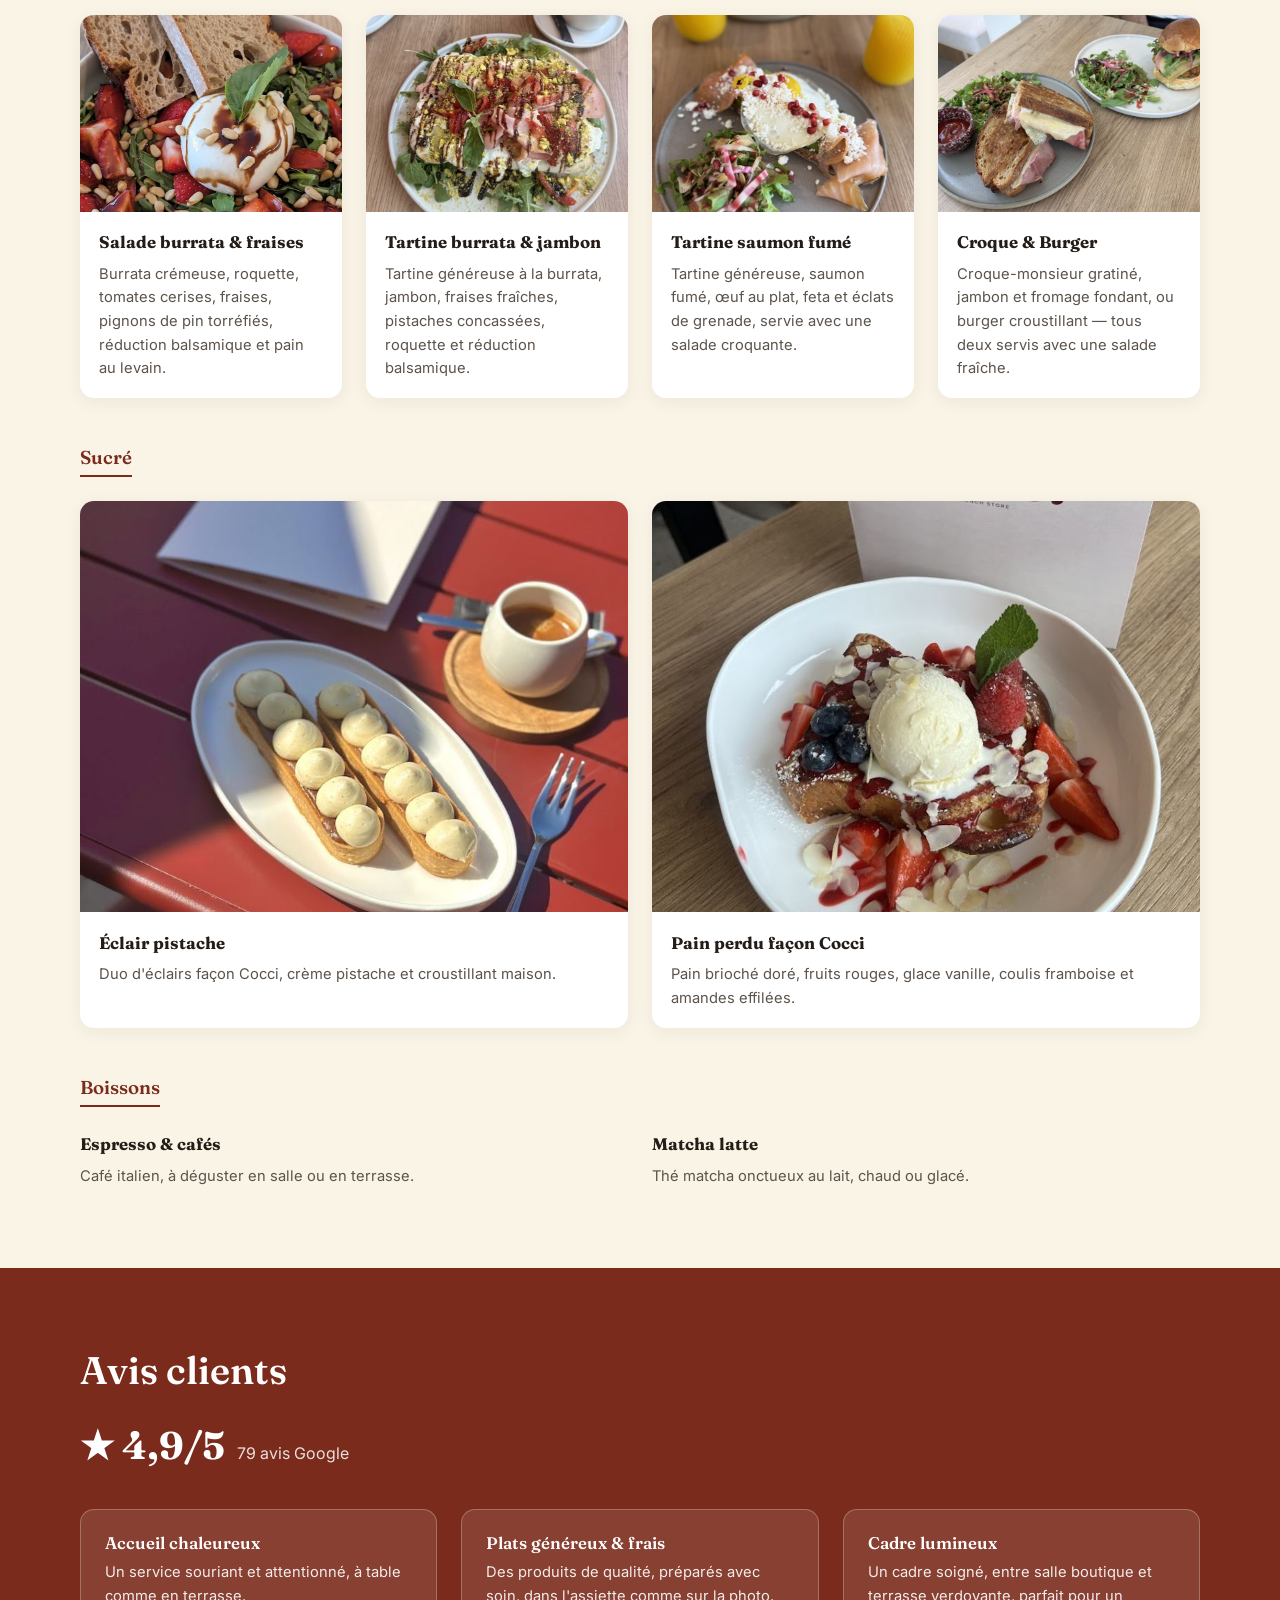
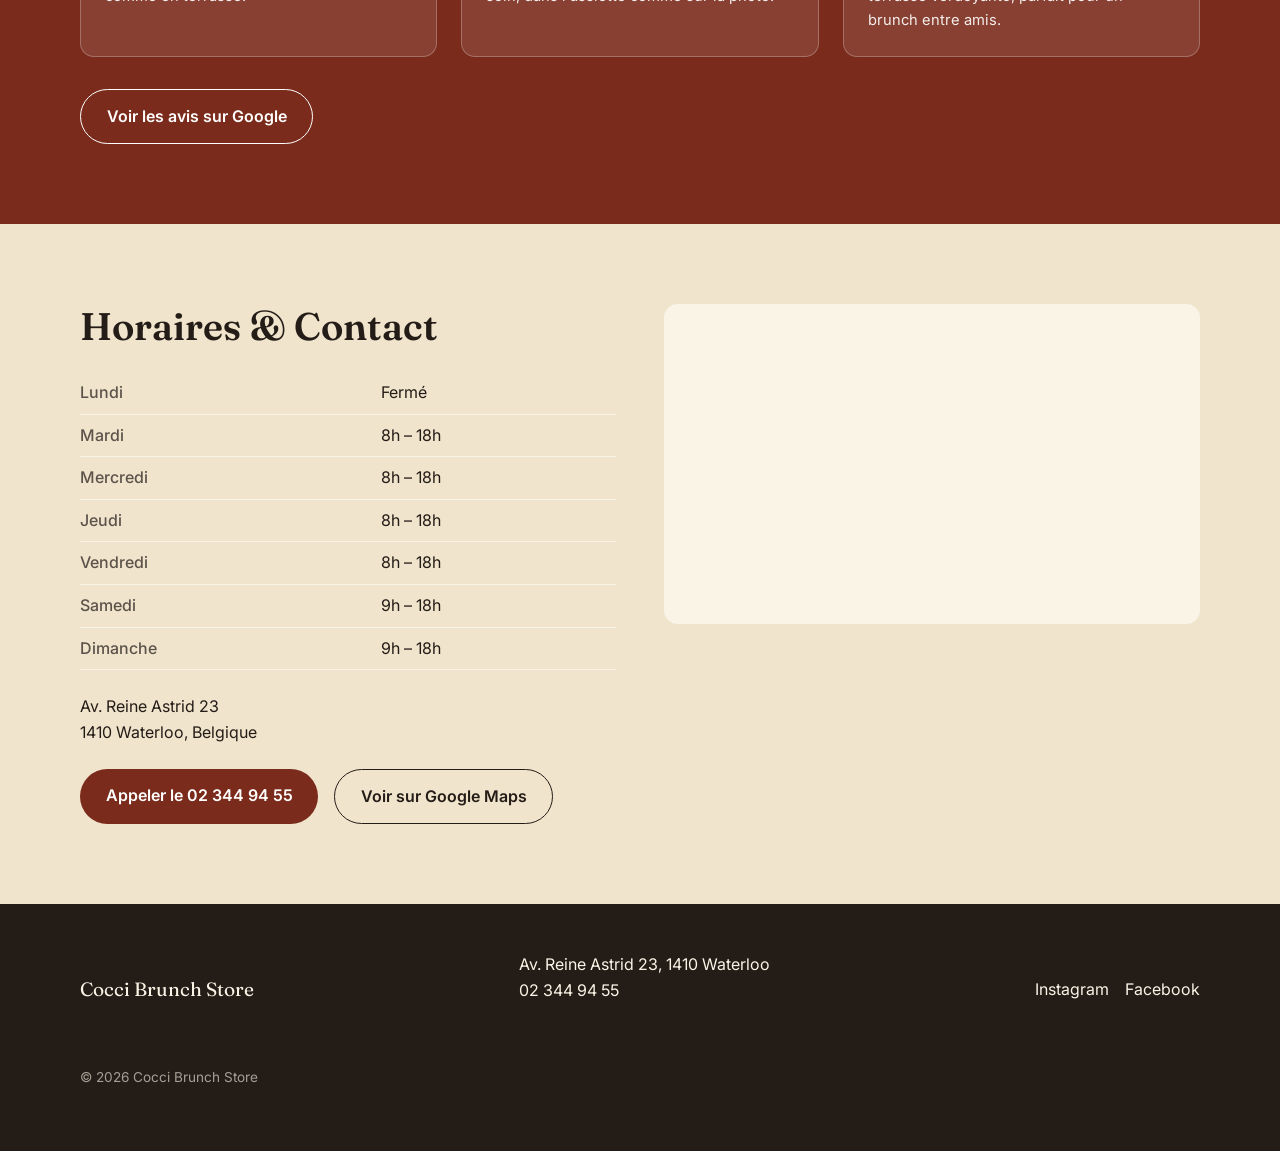
==== commit c78e5f05: "Intègre les vraies photos du menu et du lieu Photos récupérées depuis le dossier Google Drive partag" ====
--- a/cocci-brunch-store/index.html
+++ b/cocci-brunch-store/index.html
@@ -43,10 +43,9 @@
 <main>
 
   <!-- ============ HERO ============ -->
-  <!-- Élément visuel principal en attente : animation Higgsfield ou média hero fourni par le client. -->
   <section class="hero" id="accueil">
     <div class="hero-media" id="hero-media">
-      <img src="assets/images/hero/hero.jpg" alt="Ambiance Cocci Brunch Store" loading="eager">
+      <img src="assets/images/hero/hero.jpg" alt="Éclairs pistache et espresso sur une table en terrasse chez Cocci Brunch Store" loading="eager">
     </div>
     <div class="container hero-content">
       <h1>Cocci Brunch Store</h1>
@@ -99,17 +98,17 @@
               </div>
             </div>
             <div class="menu-item">
-              <img src="assets/images/menu/croque-cocci.jpg" alt="Croque-monsieur gratiné servi avec une salade" loading="lazy">
-              <div class="menu-item-text">
-                <h4>Croque Cocci</h4>
-                <p>Croque-monsieur gratiné, jambon et fromage fondant, servi avec une salade fraîche.</p>
-              </div>
-            </div>
-            <div class="menu-item">
-              <img src="assets/images/menu/burger.jpg" alt="Burger croustillant servi avec une salade" loading="lazy">
-              <div class="menu-item-text">
-                <h4>Burger du marché</h4>
-                <p>Burger croustillant, coleslaw maison et roquette, accompagné d'une salade fraîche.</p>
+              <img src="assets/images/menu/tartine-saumon.jpg" alt="Tartine saumon fumé, œuf au plat, feta et grenade" loading="lazy">
+              <div class="menu-item-text">
+                <h4>Tartine saumon fumé</h4>
+                <p>Tartine généreuse, saumon fumé, œuf au plat, feta et éclats de grenade, servie avec une salade croquante.</p>
+              </div>
+            </div>
+            <div class="menu-item">
+              <img src="assets/images/menu/croque-burger.jpg" alt="Croque-monsieur et burger, chacun servi avec une salade" loading="lazy">
+              <div class="menu-item-text">
+                <h4>Croque &amp; Burger</h4>
+                <p>Croque-monsieur gratiné, jambon et fromage fondant, ou burger croustillant — tous deux servis avec une salade fraîche.</p>
               </div>
             </div>
           </div>
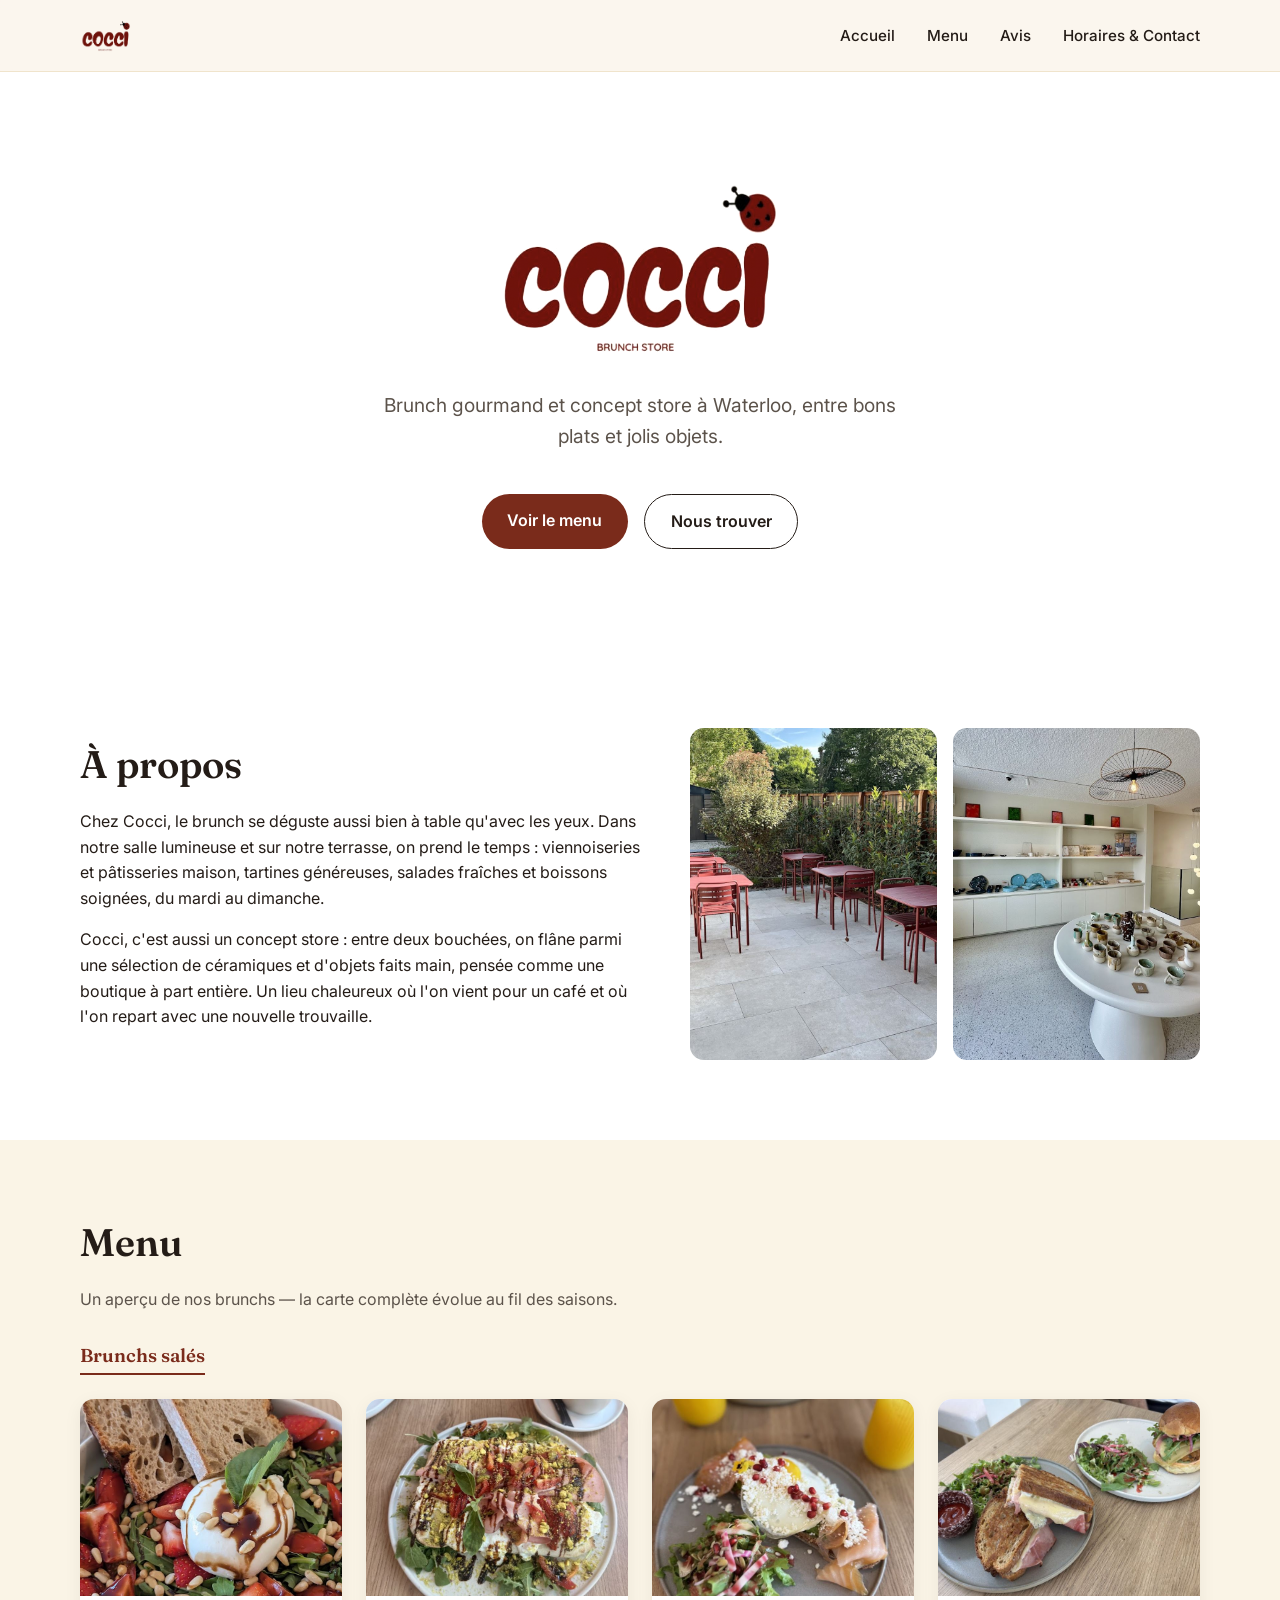
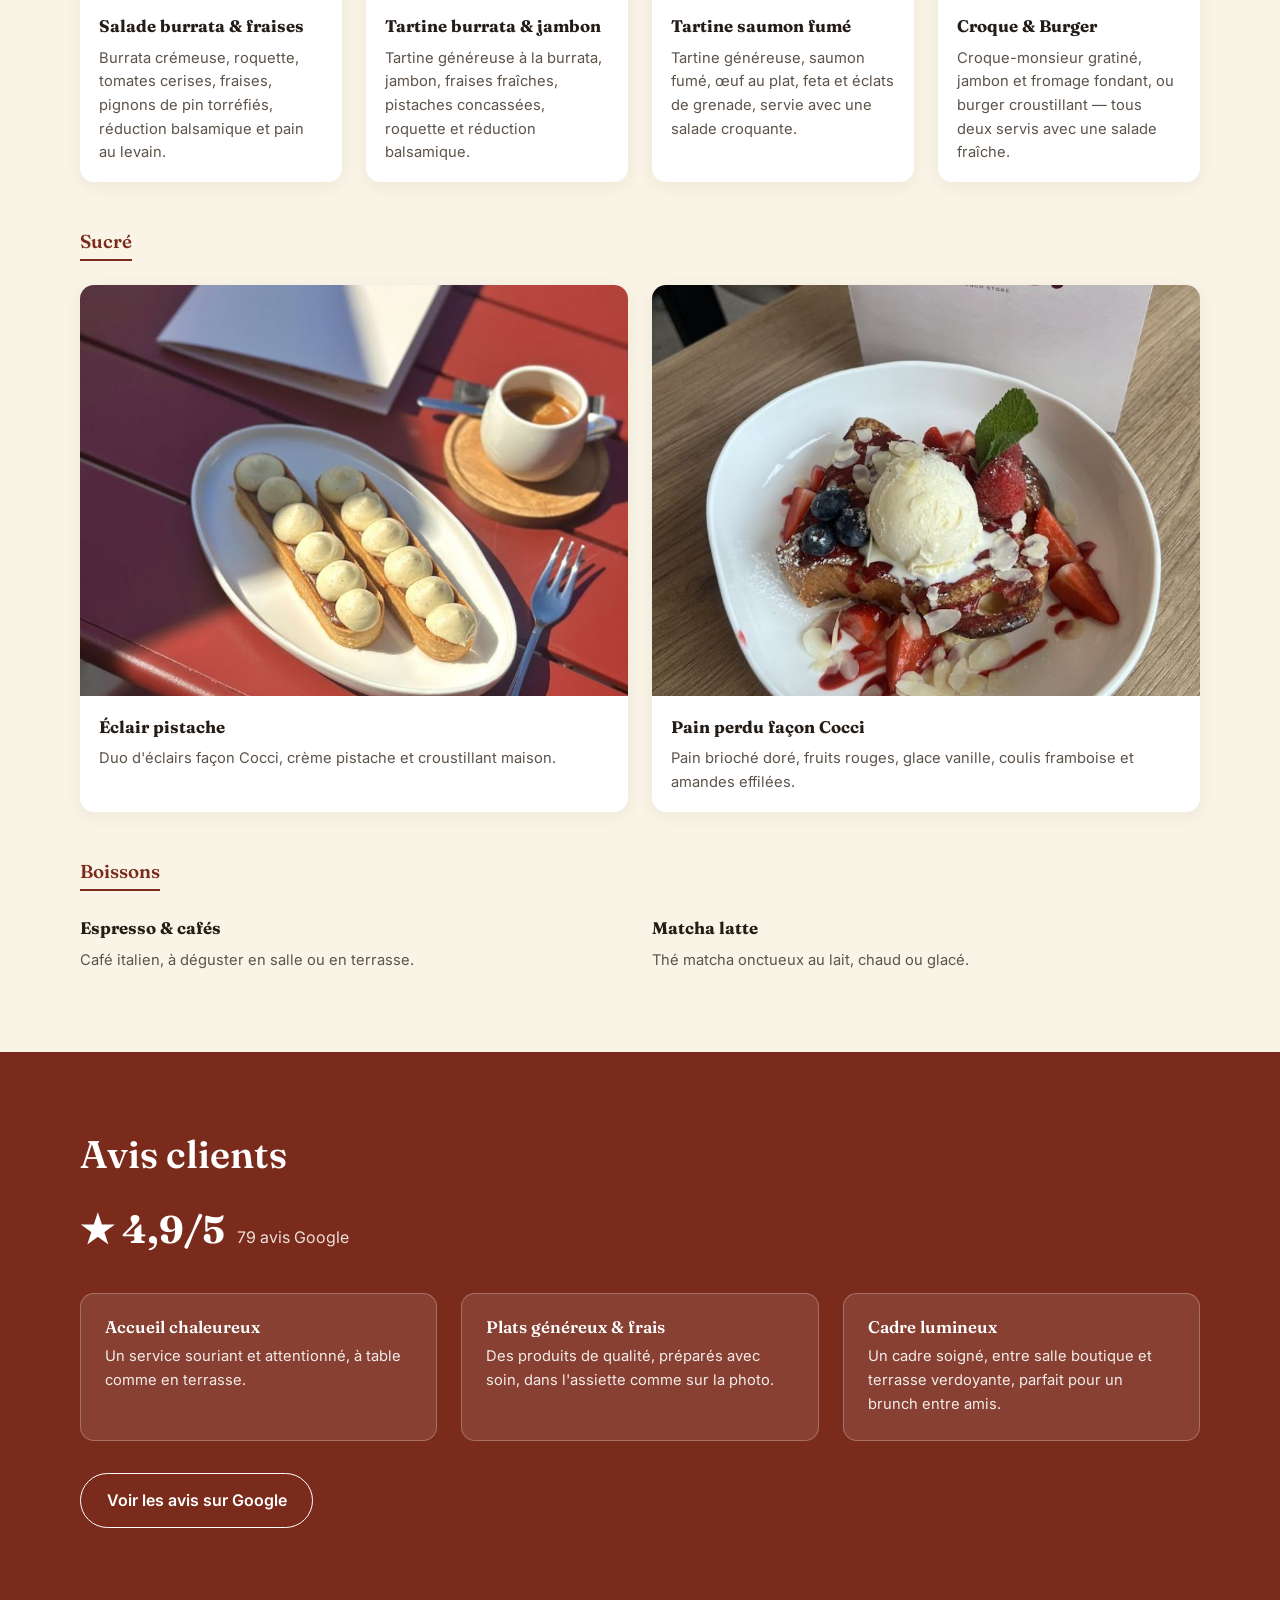
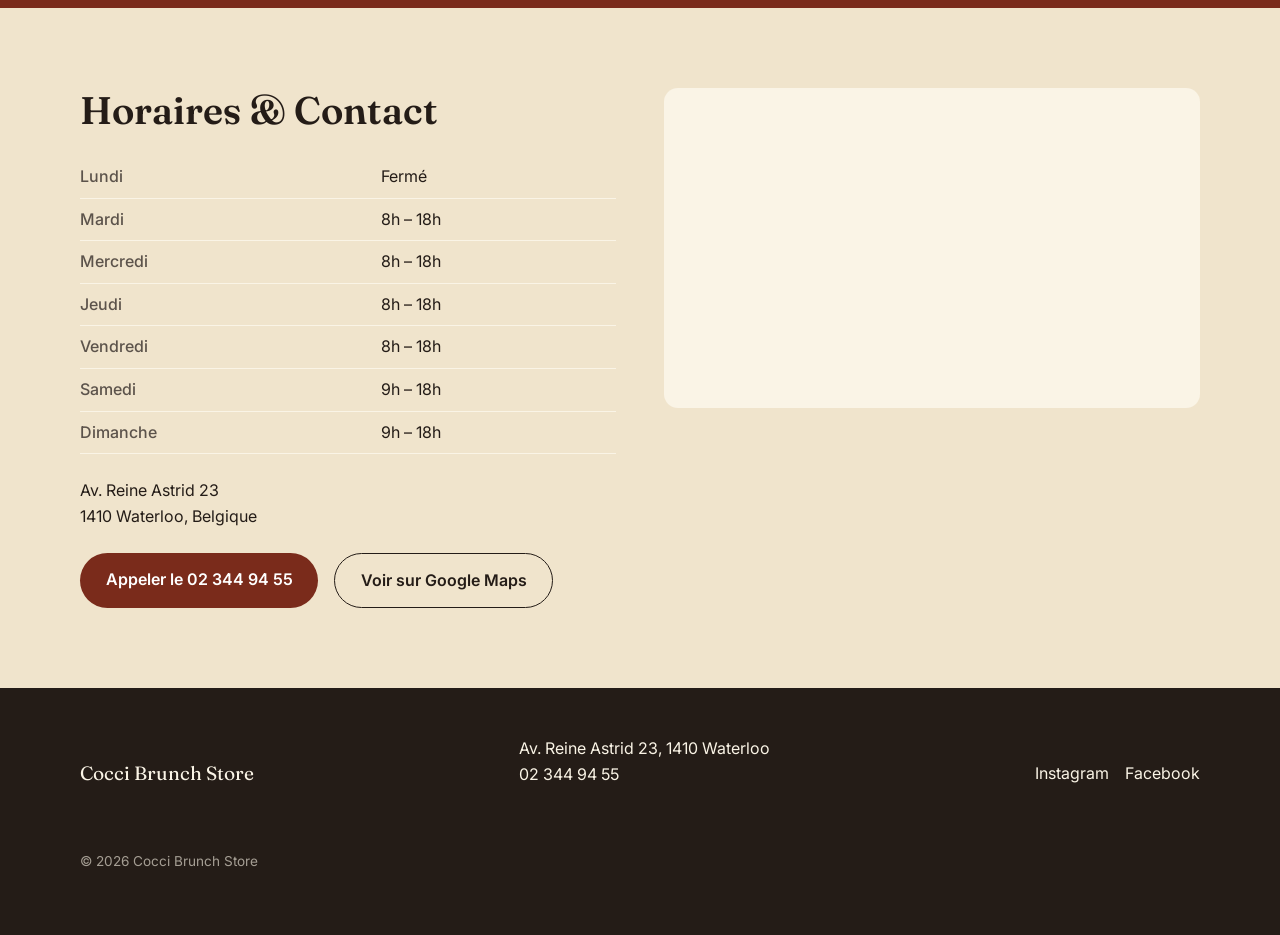
==== commit 2d23324b: "Intègre le logo officiel et simplifie le hero Logo récupéré depuis le Drive, nettoyé (fond transpare" ====
--- a/cocci-brunch-store/index.html
+++ b/cocci-brunch-store/index.html
@@ -17,13 +17,19 @@
 <link href="https://fonts.googleapis.com/css2?family=Fraunces:opsz,wght@9..144,500;9..144,600;9..144,700&family=Inter:wght@400;500;600;700&display=swap" rel="stylesheet">
 
 <link rel="stylesheet" href="css/style.css">
+
+<link rel="icon" type="image/png" sizes="32x32" href="assets/images/logo/favicon-32.png">
+<link rel="icon" type="image/png" sizes="16x16" href="assets/images/logo/favicon-16.png">
+<link rel="apple-touch-icon" sizes="180x180" href="assets/images/logo/apple-touch-icon.png">
 </head>
 <body>
 
 <!-- ============ HEADER / NAVIGATION ============ -->
 <header class="site-header" id="top">
   <div class="container header-inner">
-    <a href="#top" class="logo">Cocci Brunch Store</a>
+    <a href="#top" class="logo">
+      <img src="assets/images/logo/cocci-logo.png" alt="Cocci Brunch Store" class="logo-img">
+    </a>
 
     <nav class="main-nav" id="main-nav">
       <ul>
@@ -44,11 +50,9 @@
 
   <!-- ============ HERO ============ -->
   <section class="hero" id="accueil">
-    <div class="hero-media" id="hero-media">
-      <img src="assets/images/hero/hero.jpg" alt="Éclairs pistache et espresso sur une table en terrasse chez Cocci Brunch Store" loading="eager">
-    </div>
     <div class="container hero-content">
-      <h1>Cocci Brunch Store</h1>
+      <h1 class="visually-hidden">Cocci Brunch Store</h1>
+      <img src="assets/images/logo/cocci-logo.png" alt="" aria-hidden="true" class="hero-logo">
       <p class="hero-tagline">Brunch gourmand et concept store à Waterloo, entre bons plats et jolis objets.</p>
       <div class="hero-actions">
         <a href="#menu" class="btn btn-primary">Voir le menu</a>
--- a/cocci-brunch-store/css/style.css
+++ b/cocci-brunch-store/css/style.css
@@ -45,6 +45,18 @@
   padding: 0 20px;
 }
 
+.visually-hidden {
+  position: absolute;
+  width: 1px;
+  height: 1px;
+  padding: 0;
+  margin: -1px;
+  overflow: hidden;
+  clip: rect(0, 0, 0, 0);
+  white-space: nowrap;
+  border: 0;
+}
+
 .btn {
   display: inline-block;
   padding: .85em 1.6em;
@@ -76,12 +88,8 @@
   align-items: center;
   justify-content: space-between;
 }
-.logo {
-  font-family: var(--font-heading);
-  font-size: 1.3rem;
-  font-weight: 700;
-  color: var(--color-brand);
-}
+.logo { display: flex; align-items: center; }
+.logo-img { height: 34px; width: auto; }
 .main-nav ul { display: flex; gap: 2rem; }
 .main-nav a {
   font-weight: 500;
@@ -109,37 +117,26 @@
 
 /* ---------- Hero ---------- */
 .hero {
-  position: relative;
-  min-height: 88vh;
-  display: flex;
-  align-items: center;
-  overflow: hidden;
-  background: var(--color-cream-dark);
-}
-.hero-media {
-  position: absolute;
-  inset: 0;
-  z-index: 0;
-}
-.hero-media img {
-  width: 100%;
-  height: 100%;
-  object-fit: cover;
-}
-.hero-media::after {
-  content: '';
-  position: absolute;
-  inset: 0;
-  background: linear-gradient(90deg, rgba(250, 244, 230, 0.92) 0%, rgba(250, 244, 230, 0.55) 55%, rgba(250, 244, 230, 0.15) 100%);
+  display: flex;
+  align-items: center;
+  justify-content: center;
+  min-height: 64vh;
+  background: var(--color-white);
+  padding: 5rem 0;
+  text-align: center;
 }
 .hero-content {
-  position: relative;
-  z-index: 1;
-  max-width: 640px;
-}
-.hero h1 {
-  font-size: clamp(2.6rem, 6vw, 4.2rem);
-  color: var(--color-brand);
+  max-width: 560px;
+  margin: 0 auto;
+  display: flex;
+  flex-direction: column;
+  align-items: center;
+}
+.hero-logo {
+  width: 100%;
+  max-width: 300px;
+  height: auto;
+  margin-bottom: 1.5rem;
 }
 .hero-tagline {
   font-size: 1.2rem;
@@ -149,6 +146,7 @@
   display: flex;
   gap: 1rem;
   flex-wrap: wrap;
+  justify-content: center;
   margin-top: 1.5rem;
 }
 
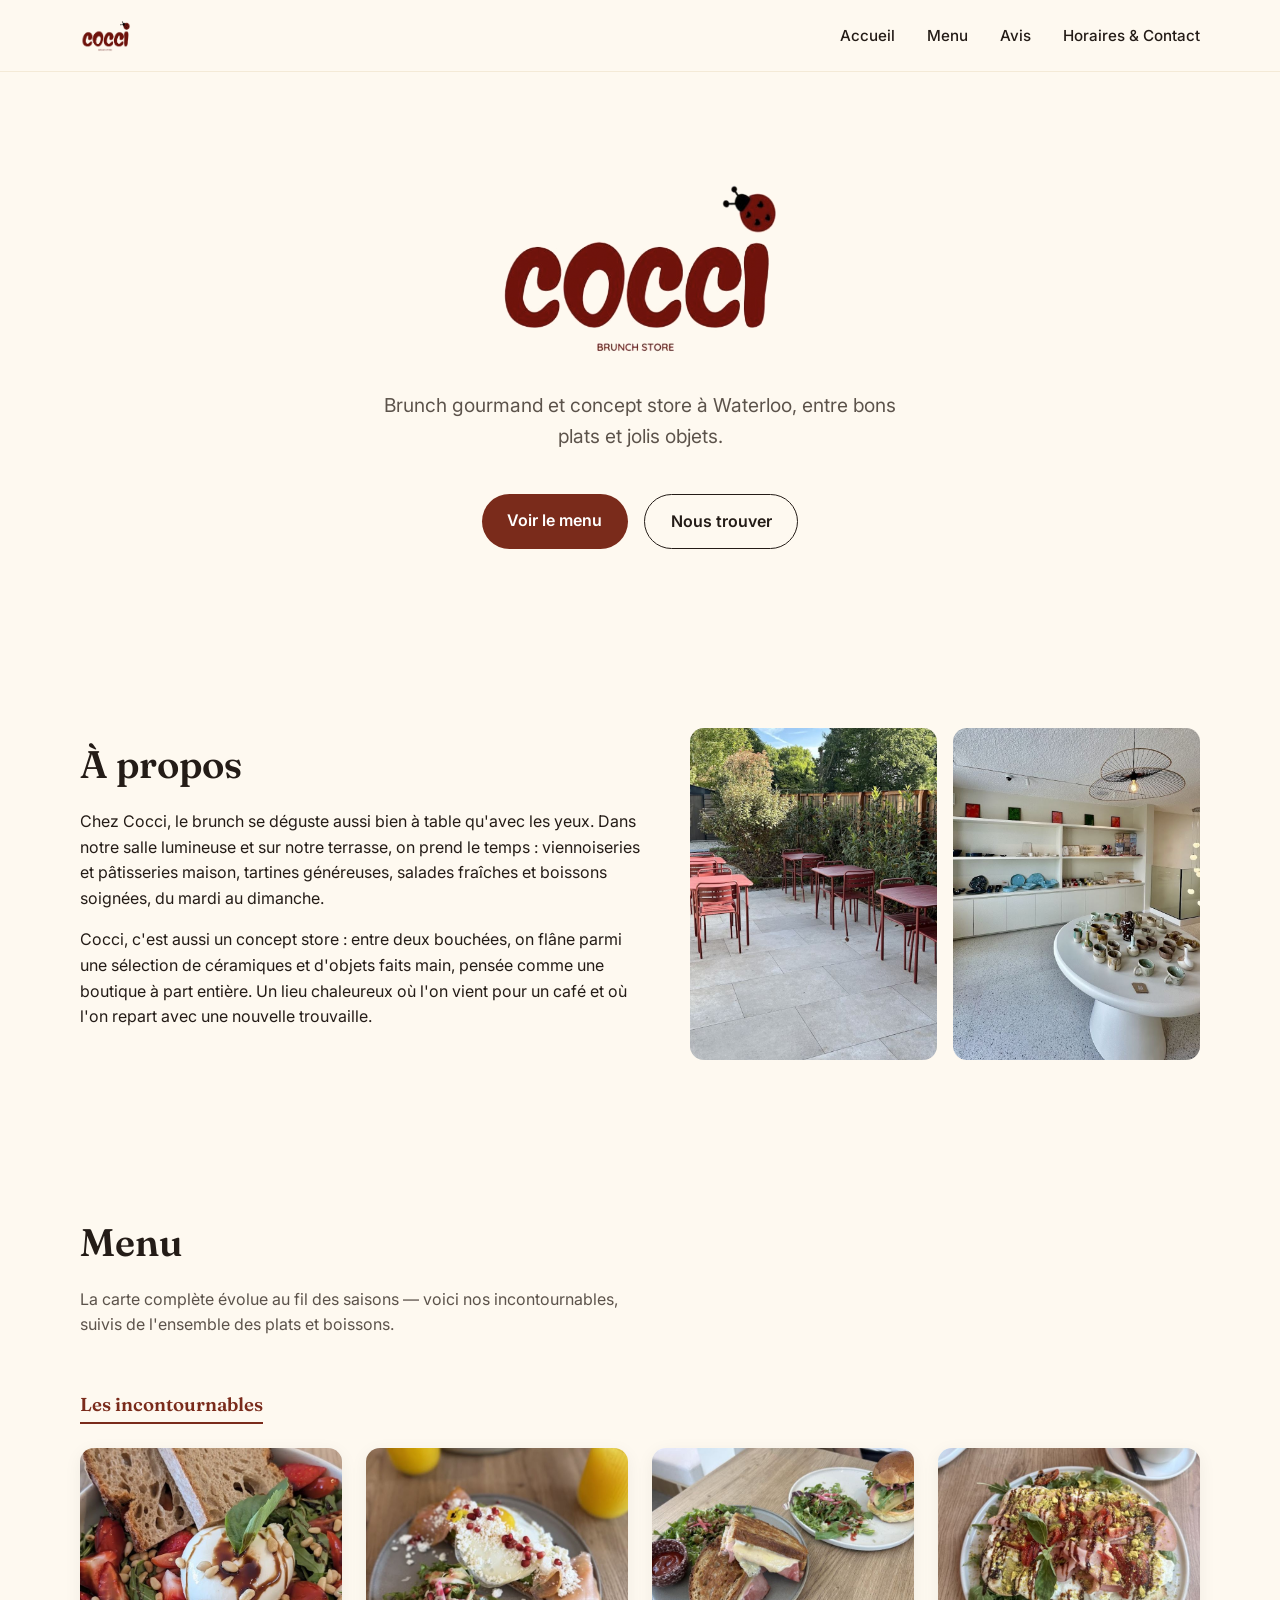
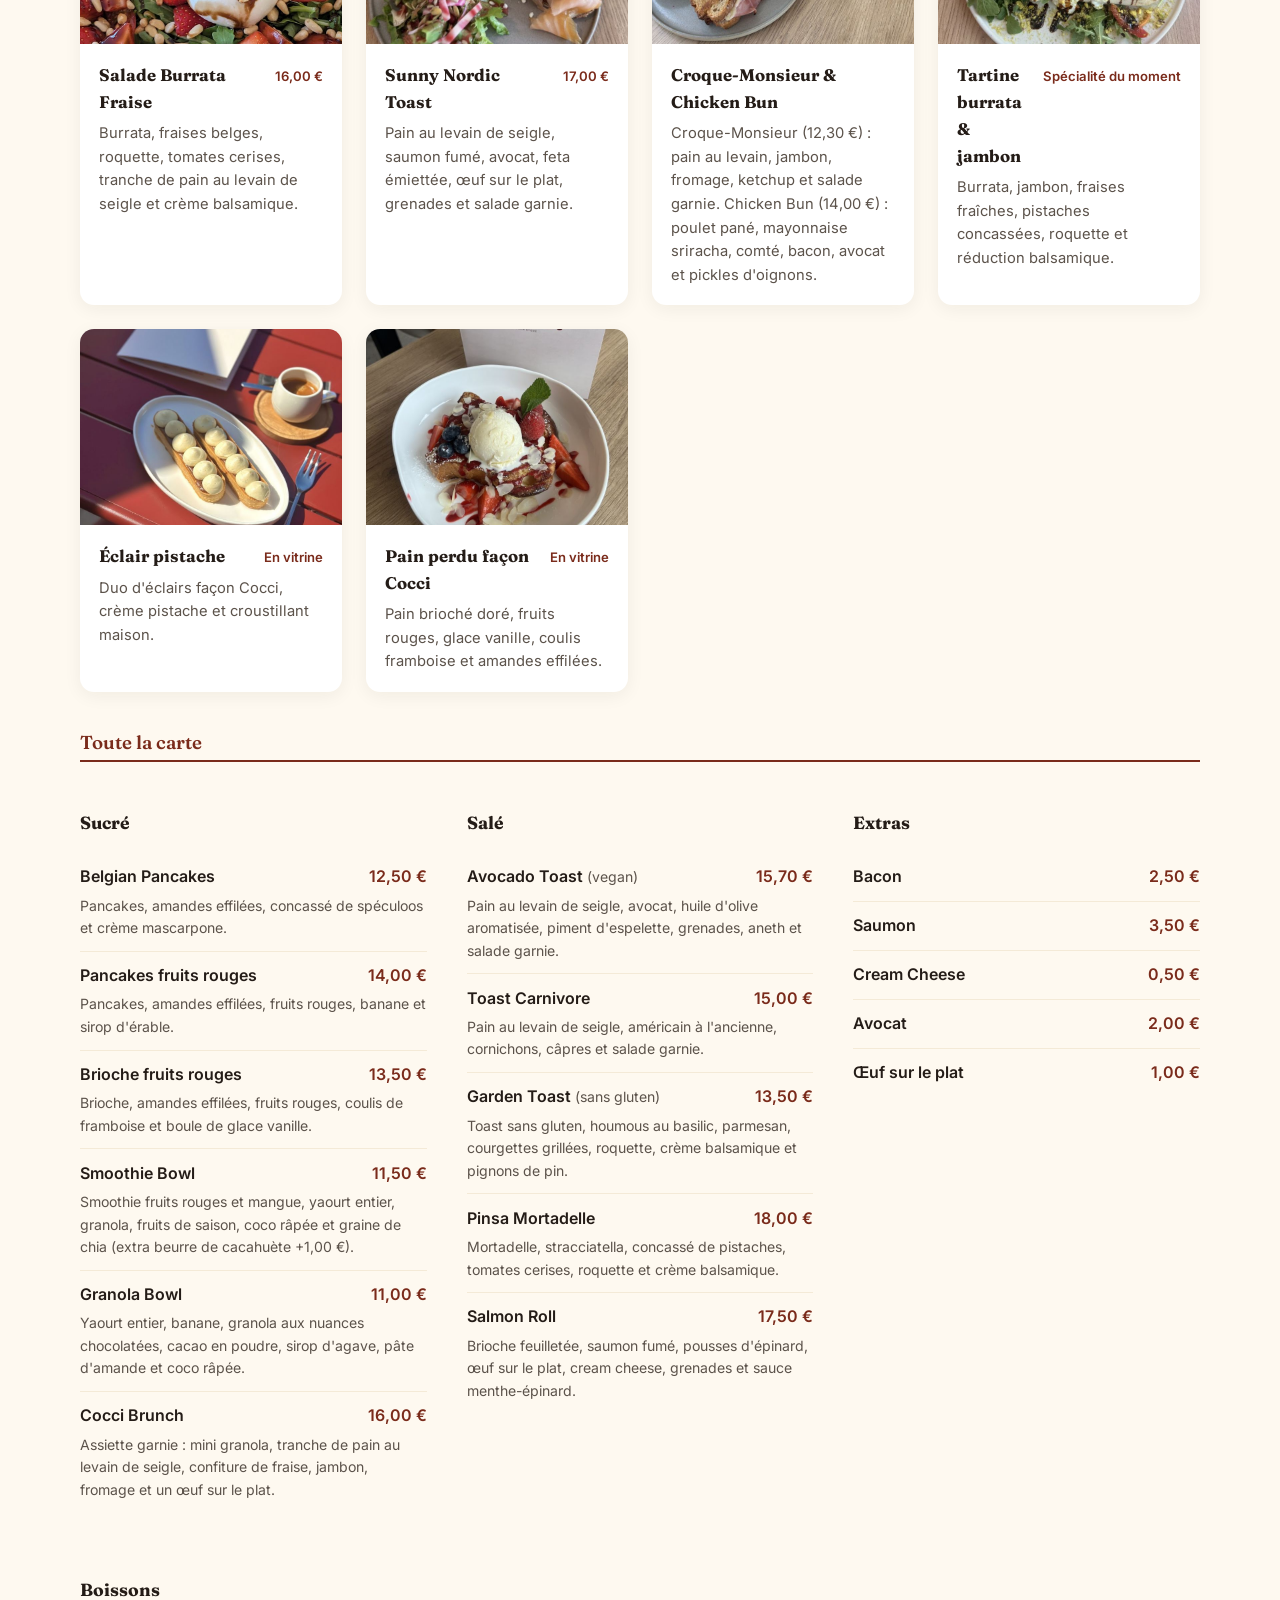
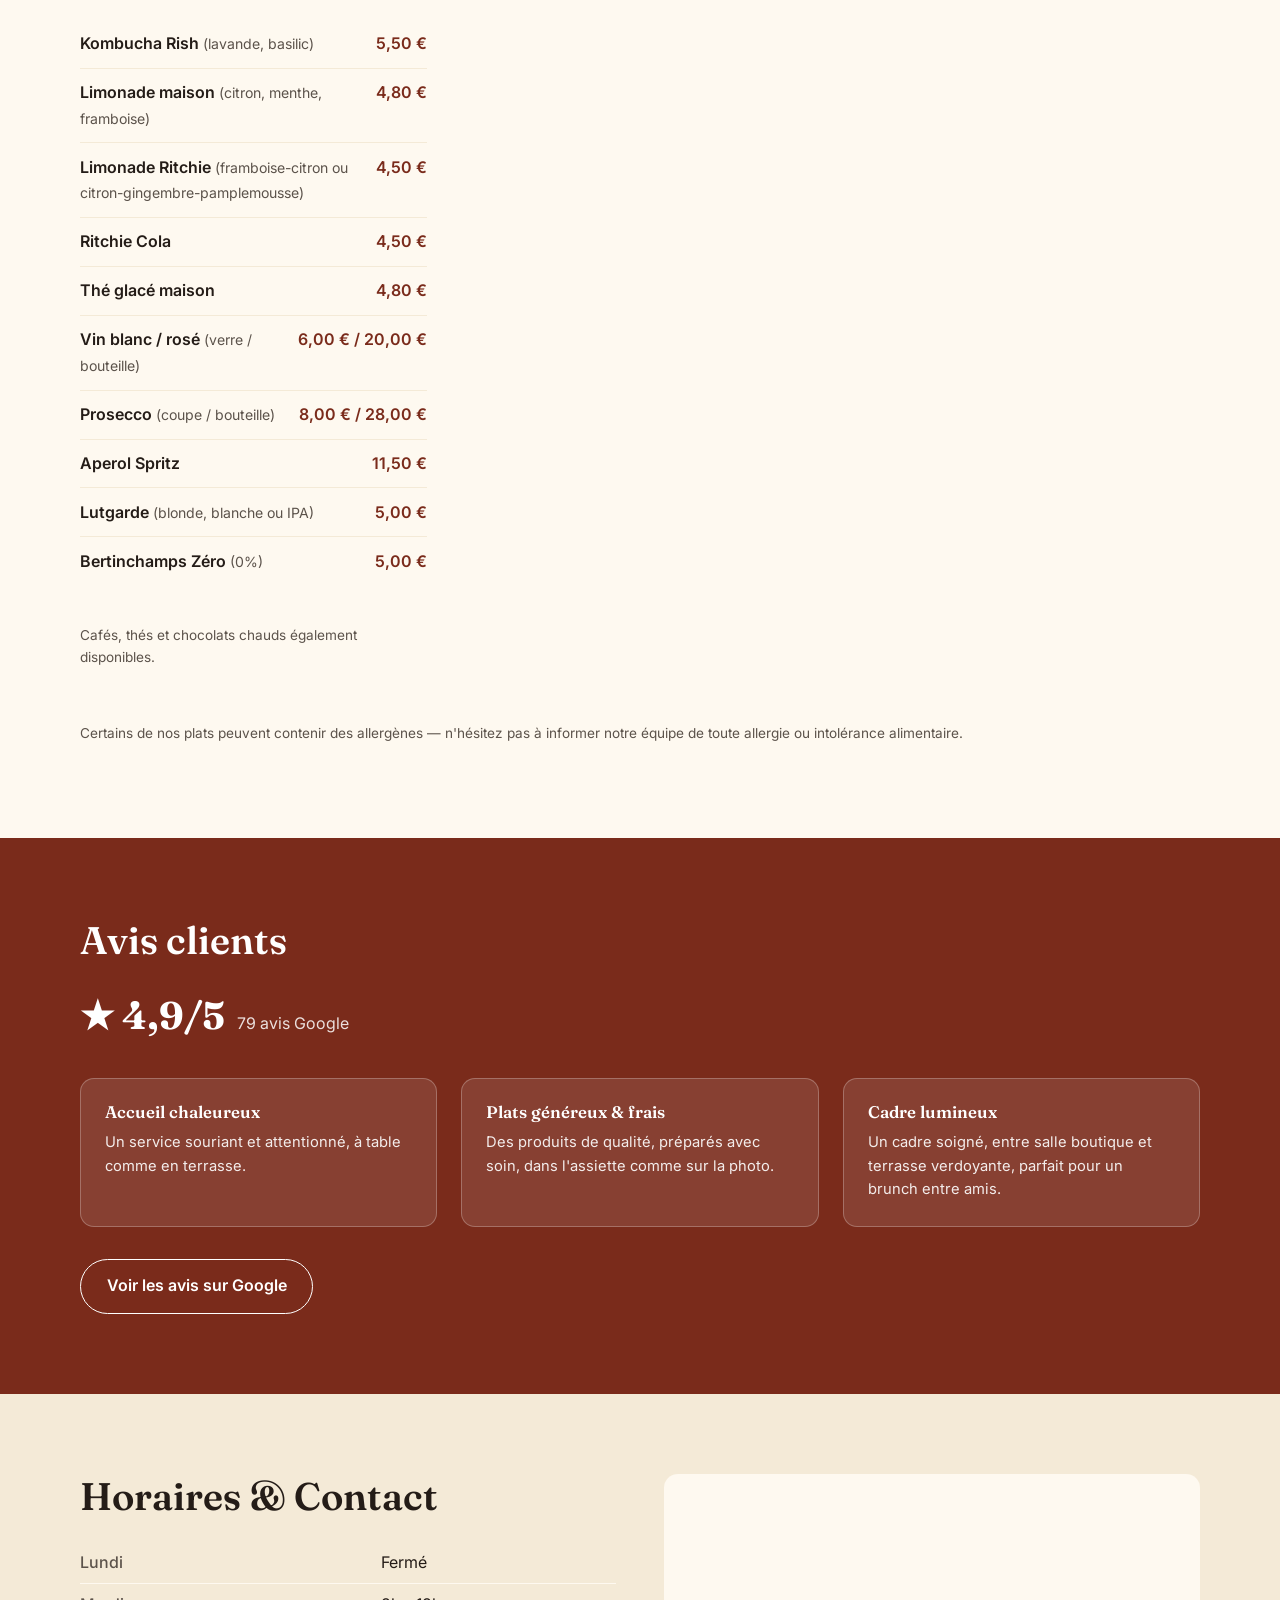
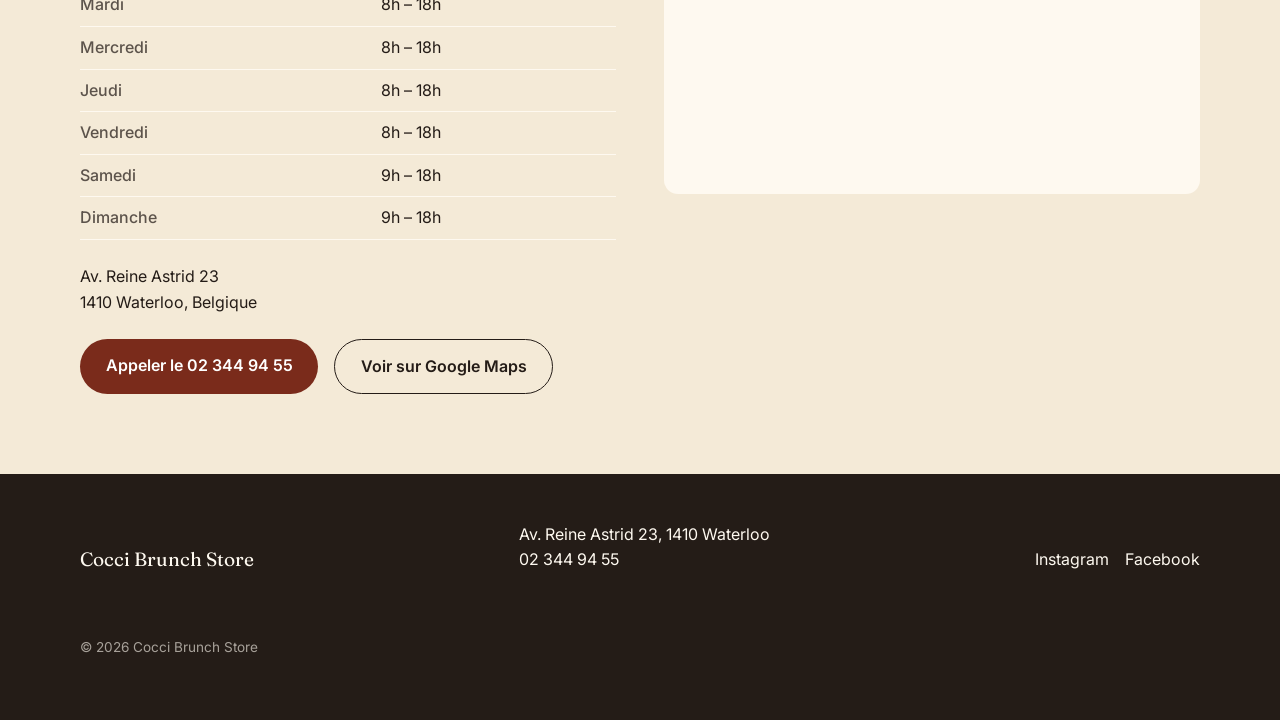
==== commit 5c832604: "Restructure le menu : incontournables + carte complète Ajoute la carte officielle (2 photos fournies" ====
--- a/cocci-brunch-store/index.html
+++ b/cocci-brunch-store/index.html
@@ -80,83 +80,112 @@
   <section class="menu" id="menu">
     <div class="container">
       <h2>Menu</h2>
-      <p class="menu-intro">Un aperçu de nos brunchs — la carte complète évolue au fil des saisons.</p>
-
-      <div class="menu-categories">
-
-        <div class="menu-category">
-          <h3>Brunchs salés</h3>
-          <div class="menu-items">
-            <div class="menu-item">
-              <img src="assets/images/menu/salade-burrata-fraises.jpg" alt="Salade burrata, fraises, roquette et pignons de pin" loading="lazy">
-              <div class="menu-item-text">
-                <h4>Salade burrata &amp; fraises</h4>
-                <p>Burrata crémeuse, roquette, tomates cerises, fraises, pignons de pin torréfiés, réduction balsamique et pain au levain.</p>
-              </div>
-            </div>
-            <div class="menu-item">
-              <img src="assets/images/menu/tartine-burrata-jambon.jpg" alt="Tartine burrata, jambon, fraises et pistaches" loading="lazy">
-              <div class="menu-item-text">
-                <h4>Tartine burrata &amp; jambon</h4>
-                <p>Tartine généreuse à la burrata, jambon, fraises fraîches, pistaches concassées, roquette et réduction balsamique.</p>
-              </div>
-            </div>
-            <div class="menu-item">
-              <img src="assets/images/menu/tartine-saumon.jpg" alt="Tartine saumon fumé, œuf au plat, feta et grenade" loading="lazy">
-              <div class="menu-item-text">
-                <h4>Tartine saumon fumé</h4>
-                <p>Tartine généreuse, saumon fumé, œuf au plat, feta et éclats de grenade, servie avec une salade croquante.</p>
-              </div>
-            </div>
-            <div class="menu-item">
-              <img src="assets/images/menu/croque-burger.jpg" alt="Croque-monsieur et burger, chacun servi avec une salade" loading="lazy">
-              <div class="menu-item-text">
-                <h4>Croque &amp; Burger</h4>
-                <p>Croque-monsieur gratiné, jambon et fromage fondant, ou burger croustillant — tous deux servis avec une salade fraîche.</p>
-              </div>
-            </div>
-          </div>
-        </div>
-
-        <div class="menu-category">
-          <h3>Sucré</h3>
-          <div class="menu-items">
-            <div class="menu-item">
-              <img src="assets/images/menu/eclair-pistache.jpg" alt="Duo d'éclairs à la pistache" loading="lazy">
-              <div class="menu-item-text">
-                <h4>Éclair pistache</h4>
-                <p>Duo d'éclairs façon Cocci, crème pistache et croustillant maison.</p>
-              </div>
-            </div>
-            <div class="menu-item">
-              <img src="assets/images/menu/pain-perdu.jpg" alt="Pain perdu, fruits rouges et glace vanille" loading="lazy">
-              <div class="menu-item-text">
-                <h4>Pain perdu façon Cocci</h4>
-                <p>Pain brioché doré, fruits rouges, glace vanille, coulis framboise et amandes effilées.</p>
-              </div>
-            </div>
-          </div>
-        </div>
-
-        <div class="menu-category">
-          <h3>Boissons</h3>
-          <div class="menu-items">
-            <div class="menu-item menu-item--compact">
-              <div class="menu-item-text">
-                <h4>Espresso &amp; cafés</h4>
-                <p>Café italien, à déguster en salle ou en terrasse.</p>
-              </div>
-            </div>
-            <div class="menu-item menu-item--compact">
-              <div class="menu-item-text">
-                <h4>Matcha latte</h4>
-                <p>Thé matcha onctueux au lait, chaud ou glacé.</p>
-              </div>
-            </div>
-          </div>
-        </div>
-
-      </div>
+      <p class="menu-intro">La carte complète évolue au fil des saisons — voici nos incontournables, suivis de l'ensemble des plats et boissons.</p>
+
+      <!-- ---- Les incontournables (plats photographiés) ---- -->
+      <h3 class="menu-subheading">Les incontournables</h3>
+      <div class="menu-items">
+        <div class="menu-item">
+          <img src="assets/images/menu/salade-burrata-fraises.jpg" alt="Salade burrata, fraises, roquette et tomates cerises" loading="lazy">
+          <div class="menu-item-text">
+            <div class="menu-item-row"><h4>Salade Burrata Fraise</h4><span class="menu-item-price">16,00 €</span></div>
+            <p>Burrata, fraises belges, roquette, tomates cerises, tranche de pain au levain de seigle et crème balsamique.</p>
+          </div>
+        </div>
+        <div class="menu-item">
+          <img src="assets/images/menu/tartine-saumon.jpg" alt="Sunny Nordic Toast, saumon fumé, œuf au plat, feta et grenade" loading="lazy">
+          <div class="menu-item-text">
+            <div class="menu-item-row"><h4>Sunny Nordic Toast</h4><span class="menu-item-price">17,00 €</span></div>
+            <p>Pain au levain de seigle, saumon fumé, avocat, feta émiettée, œuf sur le plat, grenades et salade garnie.</p>
+          </div>
+        </div>
+        <div class="menu-item">
+          <img src="assets/images/menu/croque-burger.jpg" alt="Croque-Monsieur et Chicken Bun, chacun servi avec une salade" loading="lazy">
+          <div class="menu-item-text">
+            <div class="menu-item-row"><h4>Croque-Monsieur &amp; Chicken Bun</h4></div>
+            <p>Croque-Monsieur (12,30&nbsp;€) : pain au levain, jambon, fromage, ketchup et salade garnie. Chicken Bun (14,00&nbsp;€) : poulet pané, mayonnaise sriracha, comté, bacon, avocat et pickles d'oignons.</p>
+          </div>
+        </div>
+        <div class="menu-item">
+          <img src="assets/images/menu/tartine-burrata-jambon.jpg" alt="Tartine burrata, jambon, fraises et pistaches" loading="lazy">
+          <div class="menu-item-text">
+            <div class="menu-item-row"><h4>Tartine burrata &amp; jambon</h4><span class="menu-item-price">Spécialité du moment</span></div>
+            <p>Burrata, jambon, fraises fraîches, pistaches concassées, roquette et réduction balsamique.</p>
+          </div>
+        </div>
+        <div class="menu-item">
+          <img src="assets/images/menu/eclair-pistache.jpg" alt="Duo d'éclairs à la pistache" loading="lazy">
+          <div class="menu-item-text">
+            <div class="menu-item-row"><h4>Éclair pistache</h4><span class="menu-item-price">En vitrine</span></div>
+            <p>Duo d'éclairs façon Cocci, crème pistache et croustillant maison.</p>
+          </div>
+        </div>
+        <div class="menu-item">
+          <img src="assets/images/menu/pain-perdu.jpg" alt="Pain perdu, fruits rouges et glace vanille" loading="lazy">
+          <div class="menu-item-text">
+            <div class="menu-item-row"><h4>Pain perdu façon Cocci</h4><span class="menu-item-price">En vitrine</span></div>
+            <p>Pain brioché doré, fruits rouges, glace vanille, coulis framboise et amandes effilées.</p>
+          </div>
+        </div>
+      </div>
+
+      <!-- ---- Toute la carte ---- -->
+      <h3 class="menu-subheading menu-subheading--full">Toute la carte</h3>
+
+      <div class="menu-full">
+        <div class="menu-full-category">
+          <h4>Sucré</h4>
+          <ul class="menu-list">
+            <li><div class="menu-list-row"><span>Belgian Pancakes</span><span class="menu-list-price">12,50 €</span></div><p>Pancakes, amandes effilées, concassé de spéculoos et crème mascarpone.</p></li>
+            <li><div class="menu-list-row"><span>Pancakes fruits rouges</span><span class="menu-list-price">14,00 €</span></div><p>Pancakes, amandes effilées, fruits rouges, banane et sirop d'érable.</p></li>
+            <li><div class="menu-list-row"><span>Brioche fruits rouges</span><span class="menu-list-price">13,50 €</span></div><p>Brioche, amandes effilées, fruits rouges, coulis de framboise et boule de glace vanille.</p></li>
+            <li><div class="menu-list-row"><span>Smoothie Bowl</span><span class="menu-list-price">11,50 €</span></div><p>Smoothie fruits rouges et mangue, yaourt entier, granola, fruits de saison, coco râpée et graine de chia (extra beurre de cacahuète +1,00&nbsp;€).</p></li>
+            <li><div class="menu-list-row"><span>Granola Bowl</span><span class="menu-list-price">11,00 €</span></div><p>Yaourt entier, banane, granola aux nuances chocolatées, cacao en poudre, sirop d'agave, pâte d'amande et coco râpée.</p></li>
+            <li><div class="menu-list-row"><span>Cocci Brunch</span><span class="menu-list-price">16,00 €</span></div><p>Assiette garnie : mini granola, tranche de pain au levain de seigle, confiture de fraise, jambon, fromage et un œuf sur le plat.</p></li>
+          </ul>
+        </div>
+
+        <div class="menu-full-category">
+          <h4>Salé</h4>
+          <ul class="menu-list">
+            <li><div class="menu-list-row"><span>Avocado Toast <em>(vegan)</em></span><span class="menu-list-price">15,70 €</span></div><p>Pain au levain de seigle, avocat, huile d'olive aromatisée, piment d'espelette, grenades, aneth et salade garnie.</p></li>
+            <li><div class="menu-list-row"><span>Toast Carnivore</span><span class="menu-list-price">15,00 €</span></div><p>Pain au levain de seigle, américain à l'ancienne, cornichons, câpres et salade garnie.</p></li>
+            <li><div class="menu-list-row"><span>Garden Toast <em>(sans gluten)</em></span><span class="menu-list-price">13,50 €</span></div><p>Toast sans gluten, houmous au basilic, parmesan, courgettes grillées, roquette, crème balsamique et pignons de pin.</p></li>
+            <li><div class="menu-list-row"><span>Pinsa Mortadelle</span><span class="menu-list-price">18,00 €</span></div><p>Mortadelle, stracciatella, concassé de pistaches, tomates cerises, roquette et crème balsamique.</p></li>
+            <li><div class="menu-list-row"><span>Salmon Roll</span><span class="menu-list-price">17,50 €</span></div><p>Brioche feuilletée, saumon fumé, pousses d'épinard, œuf sur le plat, cream cheese, grenades et sauce menthe-épinard.</p></li>
+          </ul>
+        </div>
+
+        <div class="menu-full-category">
+          <h4>Extras</h4>
+          <ul class="menu-list menu-list--extras">
+            <li><span>Bacon</span><span class="menu-list-price">2,50 €</span></li>
+            <li><span>Saumon</span><span class="menu-list-price">3,50 €</span></li>
+            <li><span>Cream Cheese</span><span class="menu-list-price">0,50 €</span></li>
+            <li><span>Avocat</span><span class="menu-list-price">2,00 €</span></li>
+            <li><span>Œuf sur le plat</span><span class="menu-list-price">1,00 €</span></li>
+          </ul>
+        </div>
+
+        <div class="menu-full-category">
+          <h4>Boissons</h4>
+          <ul class="menu-list menu-list--extras">
+            <li><span>Kombucha Rish <em>(lavande, basilic)</em></span><span class="menu-list-price">5,50 €</span></li>
+            <li><span>Limonade maison <em>(citron, menthe, framboise)</em></span><span class="menu-list-price">4,80 €</span></li>
+            <li><span>Limonade Ritchie <em>(framboise-citron ou citron-gingembre-pamplemousse)</em></span><span class="menu-list-price">4,50 €</span></li>
+            <li><span>Ritchie Cola</span><span class="menu-list-price">4,50 €</span></li>
+            <li><span>Thé glacé maison</span><span class="menu-list-price">4,80 €</span></li>
+            <li><span>Vin blanc / rosé <em>(verre / bouteille)</em></span><span class="menu-list-price">6,00 € / 20,00 €</span></li>
+            <li><span>Prosecco <em>(coupe / bouteille)</em></span><span class="menu-list-price">8,00 € / 28,00 €</span></li>
+            <li><span>Aperol Spritz</span><span class="menu-list-price">11,50 €</span></li>
+            <li><span>Lutgarde <em>(blonde, blanche ou IPA)</em></span><span class="menu-list-price">5,00 €</span></li>
+            <li><span>Bertinchamps Zéro <em>(0%)</em></span><span class="menu-list-price">5,00 €</span></li>
+          </ul>
+          <p class="menu-note">Cafés, thés et chocolats chauds également disponibles.</p>
+        </div>
+      </div>
+
+      <p class="menu-note">Certains de nos plats peuvent contenir des allergènes — n'hésitez pas à informer notre équipe de toute allergie ou intolérance alimentaire.</p>
     </div>
   </section>
 
--- a/cocci-brunch-store/css/style.css
+++ b/cocci-brunch-store/css/style.css
@@ -4,14 +4,15 @@
    ========================================================================== */
 
 :root {
-  /* Palette dérivée du logo Cocci Brunch Store (crème / bordeaux / noir) */
-  --color-cream: #FAF4E6;
-  --color-cream-dark: #F0E4CC;
+  /* Palette dérivée du logo Cocci Brunch Store (beige exact du logo / bordeaux / noir) */
+  --color-cream: #FEF9F0;
+  --color-cream-dark: #F4EAD7;
   --color-brand: #7A2B1B;
   --color-brand-dark: #5C1F12;
   --color-ink: #241C17;
   --color-ink-soft: #5C534B;
   --color-white: #FFFFFF;
+  --cursor-ladybug: url('../assets/images/logo/cursor-ladybug.png') 6 6, auto;
 
   --font-heading: 'Fraunces', serif;
   --font-body: 'Inter', sans-serif;
@@ -30,8 +31,10 @@
   color: var(--color-ink);
   background: var(--color-cream);
   line-height: 1.6;
+  cursor: var(--cursor-ladybug);
 }
 img { max-width: 100%; display: block; }
+a, button, .btn, .nav-toggle { cursor: var(--cursor-ladybug); }
 a { color: inherit; text-decoration: none; }
 ul { list-style: none; margin: 0; padding: 0; }
 h1, h2, h3 { font-family: var(--font-heading); font-weight: 600; line-height: 1.15; margin: 0 0 .6em; }
@@ -76,7 +79,7 @@
   position: sticky;
   top: 0;
   z-index: 100;
-  background: rgba(251, 246, 239, 0.92);
+  background: rgba(254, 249, 240, 0.92);
   backdrop-filter: blur(6px);
   border-bottom: 1px solid var(--color-cream-dark);
   height: var(--header-height);
@@ -121,7 +124,7 @@
   align-items: center;
   justify-content: center;
   min-height: 64vh;
-  background: var(--color-white);
+  background: var(--color-cream);
   padding: 5rem 0;
   text-align: center;
 }
@@ -154,7 +157,7 @@
 main > section {
   padding: 5rem 0;
 }
-.about { background: var(--color-white); }
+.about { background: var(--color-cream); }
 .menu { background: var(--color-cream); }
 .reviews { background: var(--color-brand); color: var(--color-white); }
 .reviews h2 { color: var(--color-white); }
@@ -182,18 +185,16 @@
 
 /* ---------- Menu ---------- */
 .menu-intro { color: var(--color-ink-soft); max-width: 560px; }
-.menu-categories {
-  display: grid;
-  gap: 3rem;
-  margin-top: 2rem;
-}
-.menu-category h3 {
+
+.menu-subheading {
   color: var(--color-brand);
   border-bottom: 2px solid var(--color-brand);
   padding-bottom: .4rem;
-  margin-bottom: 1.5rem;
+  margin: 2.5rem 0 1.5rem;
   display: inline-block;
 }
+.menu-subheading--full { display: block; }
+
 .menu-items {
   display: grid;
   grid-template-columns: repeat(auto-fit, minmax(240px, 1fr));
@@ -211,10 +212,31 @@
   object-fit: cover;
 }
 .menu-item-text { padding: 1.1rem 1.2rem; }
+.menu-item-row { display: flex; align-items: baseline; justify-content: space-between; gap: .75rem; }
 .menu-item-text h4 { font-family: var(--font-heading); font-size: 1.05rem; margin: 0 0 .4em; }
+.menu-item-price { font-size: .82rem; font-weight: 600; color: var(--color-brand); white-space: nowrap; }
 .menu-item-text p { font-size: .92rem; color: var(--color-ink-soft); margin: 0; }
-.menu-item--compact { background: transparent; box-shadow: none; }
-.menu-item--compact .menu-item-text { padding: 0; }
+
+/* ---- Toute la carte (liste sans photo) ---- */
+.menu-full {
+  display: grid;
+  grid-template-columns: repeat(auto-fit, minmax(300px, 1fr));
+  gap: 2.5rem;
+}
+.menu-full-category h4 {
+  font-family: var(--font-heading);
+  font-size: 1.1rem;
+  margin-bottom: 1rem;
+}
+.menu-list li { padding: .7rem 0; border-bottom: 1px solid var(--color-cream-dark); }
+.menu-list li:last-child { border-bottom: none; }
+.menu-list-row, .menu-list--extras li { display: flex; align-items: baseline; justify-content: space-between; gap: 1rem; }
+.menu-list-row span:first-child, .menu-list--extras li span:first-child { font-weight: 600; }
+.menu-list-price { color: var(--color-brand); font-weight: 600; white-space: nowrap; }
+.menu-list li p { margin: .3rem 0 0; font-size: .88rem; color: var(--color-ink-soft); }
+.menu-list em { font-style: normal; font-weight: 400; color: var(--color-ink-soft); font-size: .88rem; }
+
+.menu-note { font-size: .85rem; color: var(--color-ink-soft); margin-top: 2.5rem; }
 
 /* ---------- Avis ---------- */
 .reviews-rating {
